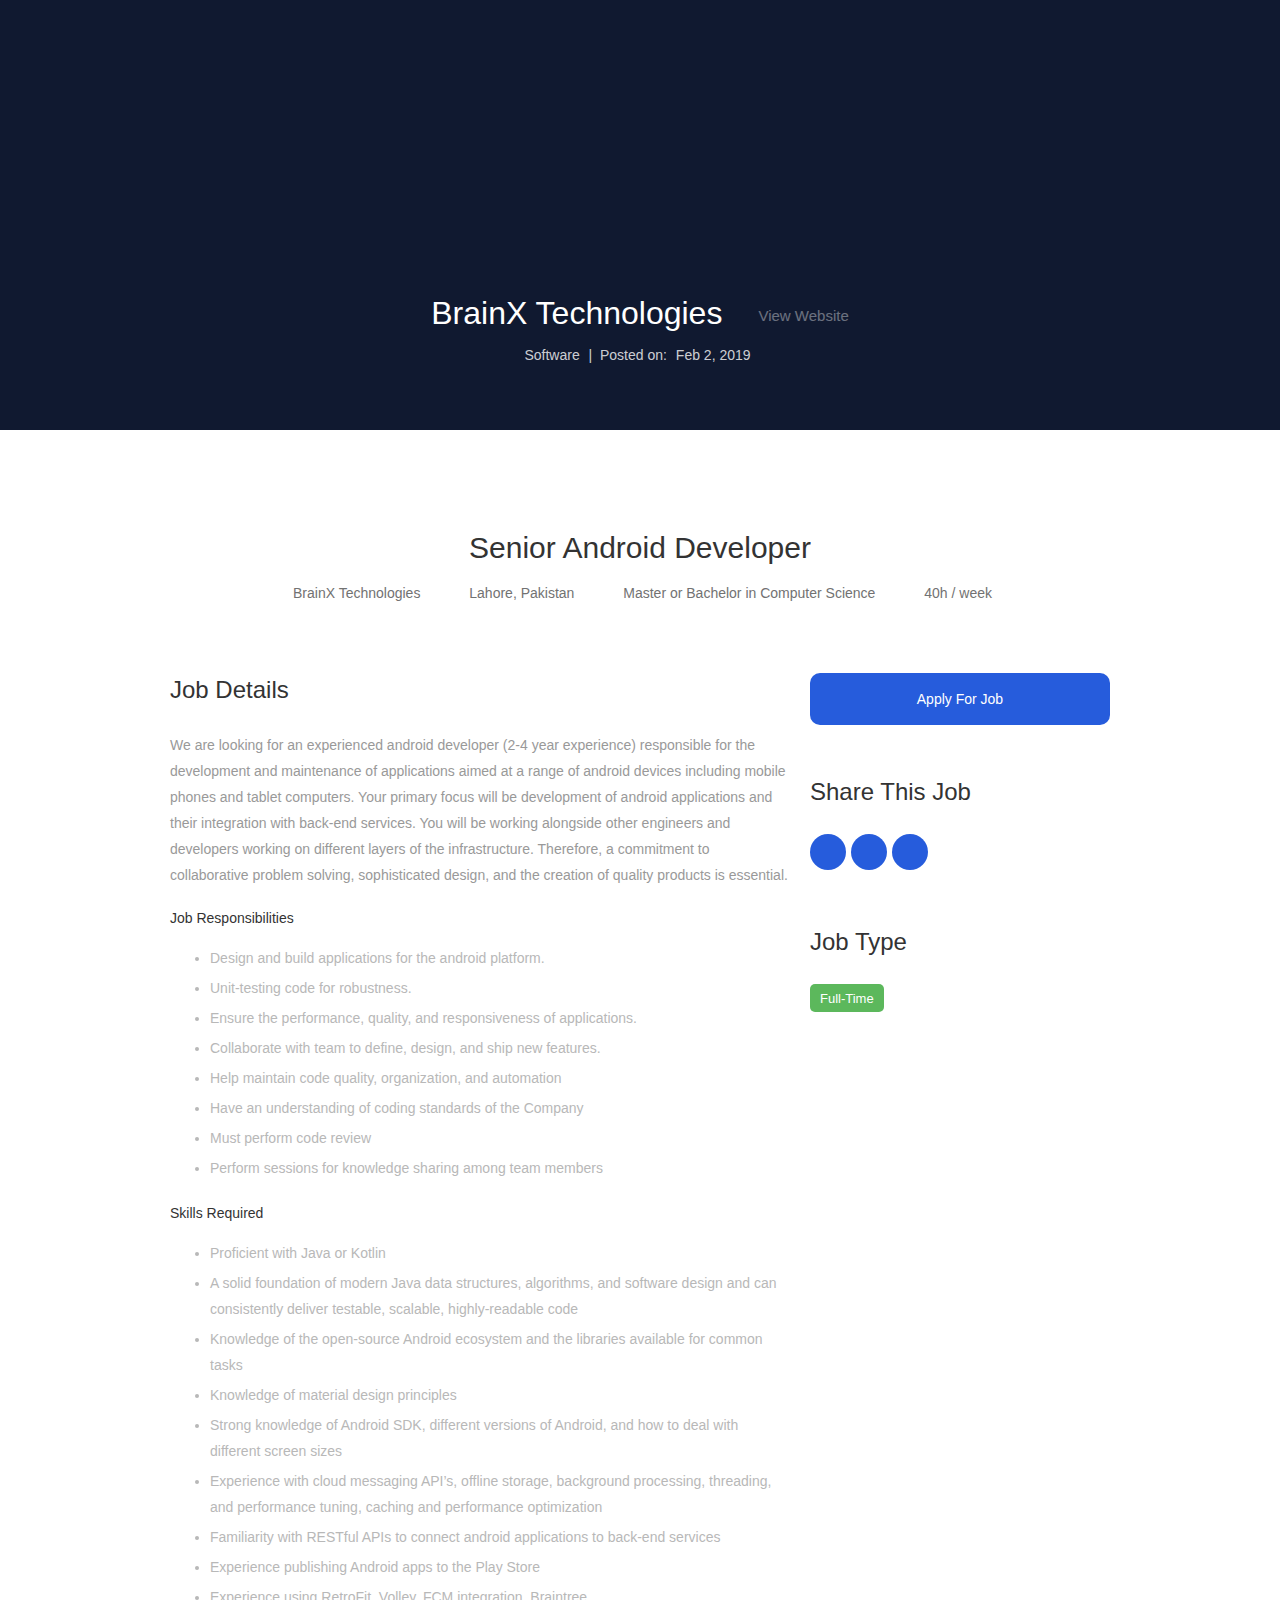
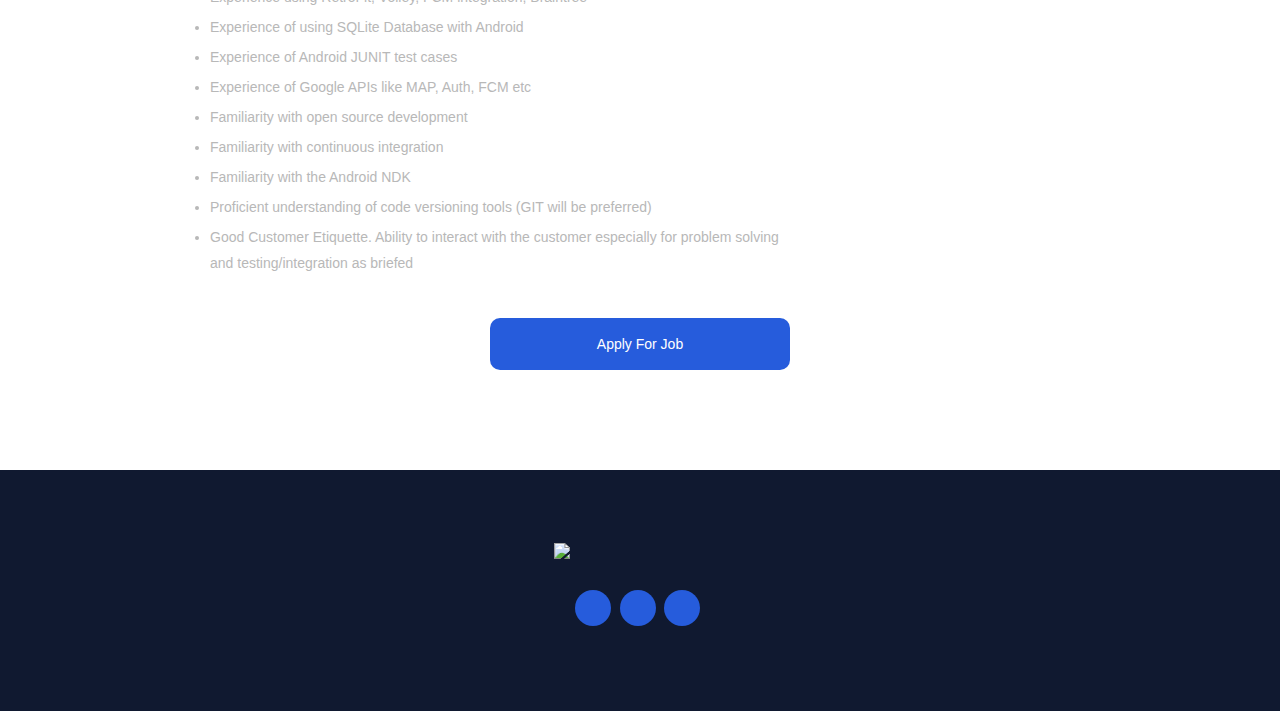
==== index.html @ 75b6ce88 "share css changed" ====
<!DOCTYPE html>
<html class="w-mod-js w-mod-no-touch w-mod-video w-mod-no-ios wf-montserrat-n4-active wf-montserrat-n7-active wf-poppins-n3-active wf-poppins-n4-active wf-poppins-n5-active wf-poppins-n6-active wf-poppins-n7-active wf-playfairdisplay-n4-active wf-playfairdisplay-i4-active wf-playfairdisplay-n7-active wf-playfairdisplay-i7-active wf-playfairdisplay-n9-active wf-playfairdisplay-i9-active wf-active">

<head>
  <meta http-equiv="Content-Type" content="text/html; charset=UTF-8">
  <title>Senior Android Developer | BrainX Technologies</title>
  <meta name="author" content="BrainX Technologies">
  <meta content="We are a Pakistan based software development firm that works with startups, SMBs & enterprises to craft disruptive digital products & strategies that solve business problems & drive measurable results." name="description">
  <meta content="Senior Android Developer | BrainX Technologies" property="og:title">
  <meta content="Senior Android Developer | BrainX Technologies" property="og:description">
  <meta content="@brainxtechs" name="twitter:site">
  <meta content="@brainxtechs" name="twitter:creator">
  <meta content="https://www.brainxtech.com/home-icon/Brainx-logo.svg" name="image_src">

  <meta content="width=device-width, initial-scale=1" name="viewport">
  <link href="./job_detail_files/ab01f6731.css" rel="stylesheet" type="text/css">
  <script src="./job_detail_files/webfont.js"></script>
  <link rel="stylesheet" href="./job_detail_files/style.css">
  <script type="text/javascript">WebFont.load({
      google: {
        families: ["Montserrat:400,700", "Poppins:300,regular,500,600,700", "Playfair Display:regular,italic,700,700italic,900,900italic:latin-ext,latin"]
      }
    });</script>
  <script src="./job_detail_files/modernizr-2.7.1.js" type="text/javascript"></script>
  <link href="https://www.brainxtech.com/img/home-icon/favicon.ico" rel="shortcut icon" type="image/ico">
</head>

<body>
  <!-- <div class="navigation w-nav" data-animation="default" data-collapse="medium" data-contain="1" data-duration="400">
    <a class="brand-logo w-nav-brand" href="http://jobify-template.webflow.io/">
      <img sizes="124px" src="./job_detail_files/57a4a01b94765a191e41434d_logo.png"
        srcset="http://uploads.webflow.com/57a49d19ae4229de1de36e40/57a4a01b94765a191e41434d_logo-p-500x187.png 500w, http://uploads.webflow.com/57a49d19ae4229de1de36e40/57a4a01b94765a191e41434d_logo.png 593w"
        width="124"></a>
    <div class="social-wrapper w-hidden-medium w-hidden-small w-hidden-tiny"><a class="social-icon w-inline-block" href="http://jobify-template.webflow.io/jobs/paradigm#"></a><a
        class="social-icon twitter w-inline-block" href="http://jobify-template.webflow.io/jobs/paradigm#"></a><a class="pin social-icon w-inline-block"
        href="http://jobify-template.webflow.io/jobs/paradigm#"></a></div>
    <div class="w-container">
      <nav class="nav-menu w-nav-menu" role="navigation"><a class="mobile navigation-link w-inline-block" data-ix="show-line-menu-on-hover"
          href="http://jobify-template.webflow.io/">
          <div>Home</div>
          <div class="line-menu on-mobile" data-ix="menu-line-initial-appearance" style="width: 0%;"></div>
        </a><a class="mobile navigation-link w-inline-block" data-ix="show-line-menu-on-hover" href="http://jobify-template.webflow.io/find-a-job">
          <div>Find a Job</div>
          <div class="line-menu on-mobile" data-ix="menu-line-initial-appearance" style="width: 0%;"></div>
        </a><a class="mobile navigation-link w-inline-block" data-ix="show-line-menu-on-hover" href="http://jobify-template.webflow.io/journal">
          <div>Journal</div>
          <div class="line-menu on-mobile" data-ix="menu-line-initial-appearance" style="width: 0%;"></div>
        </a><a class="mobile navigation-link w-inline-block" data-ix="show-line-menu-on-hover" href="http://jobify-template.webflow.io/pricing">
          <div>F.A.Q Page</div>
          <div class="line-menu on-mobile" data-ix="menu-line-initial-appearance" style="width: 0%;"></div>
        </a><a class="mobile navigation-link w-inline-block" data-ix="show-contact-wrapper-on-click" href="http://jobify-template.webflow.io/jobs/paradigm#">
          <div>Contact</div>
          <div class="line-menu on-mobile" data-ix="menu-line-initial-appearance" style="width: 0%;"></div>
        </a></nav>
      <div class="menu-button w-nav-button">
        <div class="w-icon-nav-menu"></div>
      </div>
    </div> -->
    <!-- <div class="w-nav-overlay" data-wf-ignore=""></div>
  </div> -->
  <!-- <div class="scroll-navigation w-hidden-medium w-hidden-small w-hidden-tiny w-nav" data-animation="default"
    data-collapse="medium" data-contain="1" data-duration="400" data-ix="scroll-navigation-hide-on-initial" style="display: block; transform: translateX(0px) translateY(0px); transition: transform 500ms ease 0s;">
    <div class="w-container"><a class="brand-logo scroll w-nav-brand" href="http://jobify-template.webflow.io/jobs/paradigm#"><img
          sizes="100vw" src="./job_detail_files/57a624fce199bb9c469518e1_logo-w.png" srcset="http://uploads.webflow.com/57a49d19ae4229de1de36e40/57a624fce199bb9c469518e1_logo-w-p-500x187.png 500w, http://uploads.webflow.com/57a49d19ae4229de1de36e40/57a624fce199bb9c469518e1_logo-w.png 593w"
          width="101"></a>
      <nav class="nav-menu scroll-menu w-nav-menu" role="navigation"><a class="navigation-link scroll-nav w-inline-block"
          data-ix="show-line-menu-on-hover" href="http://jobify-template.webflow.io/">
          <div>Home</div>
          <div class="line-menu white-line" data-ix="menu-line-initial-appearance" style="width: 0%;"></div>
        </a><a class="navigation-link scroll-nav w-inline-block" data-ix="show-line-menu-on-hover" href="http://jobify-template.webflow.io/find-a-job">
          <div>Find a Job</div>
          <div class="line-menu white-line" data-ix="menu-line-initial-appearance" style="width: 0%;"></div>
        </a><a class="navigation-link scroll-nav w-inline-block" data-ix="show-line-menu-on-hover" href="http://jobify-template.webflow.io/journal">
          <div>Journal</div>
          <div class="line-menu white-line" data-ix="menu-line-initial-appearance" style="width: 0%;"></div>
        </a><a class="navigation-link scroll-nav w-inline-block" data-ix="show-line-menu-on-hover" href="http://jobify-template.webflow.io/pricing">
          <div>F.A.Q Page</div>
          <div class="line-menu white-line" data-ix="menu-line-initial-appearance" style="width: 0%;"></div>
        </a><a class="navigation-link scroll-nav w-inline-block" data-ix="show-contact-wrapper-on-click" href="http://jobify-template.webflow.io/jobs/paradigm#">
          <div>Contact</div>
          <div class="line-menu white-line" data-ix="menu-line-initial-appearance" style="width: 0%;"></div>
        </a></nav>
      <div class="w-nav-button">
        <div class="w-icon-nav-menu"></div>
      </div>
    </div>
    <div class="w-nav-overlay" data-wf-ignore=""></div>
  </div> -->
  <div class="sub-banner" data-ix="show-scroll-navigation-on-scroll">
    <div class="container-center w-container">
      <div class="client-big-logo" style="background-image: url(&#39;./job_detail_files/brainx-logo.png&#39;);"></div>
      <div class="align-center">
        <h1 class="just-title sub-banner-title">BrainX Technologies</h1><a class="website-title" href="https://www.brainxtech.com">View
          Website</a>
        <div>
          <div class="category-text">Software</div>
          <div class="category-text">| &nbsp;Posted on:</div>
          <div class="category-text">Feb 2, 2019</div>
        </div>
      </div>
    </div>
  </div>
  <div class="section">
    <div class="w-container">
      <div class="align-center">
        <h2 class="logo-title">Senior Android Developer</h2>
        <div class="small space"></div>
        <div>
          <div class="meta-tag no-float">
            <div>BrainX Technologies</div>
          </div>
          <div class="marker meta-tag no-float">
            <div>Lahore, Pakistan</div>
          </div>
          <!-- <div class="meta-tag money no-float">
            <div>$40,000 - $200,000 / year</div>
          </div> -->
          <div class="certificate meta-tag no-float">
            <div>Master or Bachelor in Computer Science </div>
          </div>
          <div class="clock meta-tag no-float">
            <div>40h / week</div>
          </div>
        </div>
        <div class="big space super-big"></div>
      </div>
      <div>
        <div class="w-row">
          <div class="w-col w-col-8">
            <div>
              <h2 class="smaller-font">Job Details</h2>
              <div class="small space"></div>
              <div class="w-richtext">
                <p>We are looking for an experienced android developer (2-4 year experience) responsible for the development and 
                  maintenance of applications aimed at a range of android devices including mobile phones and tablet computers. 
                  Your primary focus will be development of android applications and their integration with back-end services. 
                  You will be working alongside other engineers and developers working on different layers of the infrastructure. 
                  Therefore, a commitment to collaborative problem solving, sophisticated design, and the creation of quality products is essential.</p>
                
                <h5>Job Responsibilities</h5>
                <ul>
                  <li>Design and build applications for the android platform.</li>
                  <li>Unit-testing code for robustness.</li>
                  <li>Ensure the performance, quality, and responsiveness of applications.</li>
                  <li>Collaborate with team to define, design, and ship new features.</li>
                  <li>Help maintain code quality, organization, and automation</li>
                  <li>Have an understanding of coding standards of the Company</li>
                  <li>Must perform code review</li>
                  <li>Perform sessions for knowledge sharing among team members</li>
                </ul>

                <h5>Skills Required</h5>
                <ul>
                    <li>Proficient with Java or Kotlin</li>
                    <li>A solid foundation of modern Java data structures, algorithms, and software design and can consistently deliver testable, scalable, highly-readable code</li>
                    <li>Knowledge of the open-source Android ecosystem and the libraries available for common tasks</li>
                    <li>Knowledge of material design principles</li>
                    <li>Strong knowledge of Android SDK, different versions of Android, and how to deal with different screen sizes</li>
                    <li>Experience with cloud messaging API’s, offline storage, background processing, threading, and performance tuning, caching and performance optimization</li>
                    <li>Familiarity with RESTful APIs to connect android applications to back-end services</li>
                    <li>Experience publishing Android apps to the Play Store</li>
                    <li>Experience using RetroFit, Volley, FCM integration, Braintree</li>
                    <li>Experience of using SQLite Database with Android</li>
                    <li>Experience of Android JUNIT test cases</li>
                    <li>Experience of Google APIs like MAP, Auth, FCM etc</li>
                    <li>Familiarity with open source development</li>
                    <li>Familiarity with continuous integration</li>
                    <li>Familiarity with the Android NDK</li>
                    <li>Proficient understanding of code versioning tools (GIT will be preferred)</li>
                    <li>Good Customer Etiquette. Ability to interact with the customer especially for problem solving and testing/integration as briefed</li>
                </ul>
              </div>
            </div>
          </div>
          <div class="column-space w-col w-col-4">
            <div><a class="button full w-button" data-ix="show-popup-on-click" href="https://brainxtechnologies.typeform.com/to/dcz486"
                style="transition: all 0.4s ease 0s;">Apply For Job</a></div>
            <div class="big space"></div>
            <div>
              <h2 class="smaller-font">Share This Job</h2>
              <div class="small space"></div>
              <div>
                <div><a class="icons-so w-inline-block" href="https://www.facebook.com/sharer.php?u=https://careers.brainxtech.com"></a><a
                    class="twitter icons-so w-inline-block" href="https://twitter.com/intent/tweet?url=https://careers.brainxtech.com"></a><a
                    class="linkin icons-so w-inline-block" href="https://www.linkedin.com/shareArticle?mini=true&url=https://careers.brainxtech.com"></a></div>
              </div>
            </div>
            <div class="big space"></div>
            <div>
              <h2 class="smaller-font">Job Type</h2>
              <div class="small space"></div>
              <div>
                <div>
                  <div>
                    <div class="different in-pages job-time" style="background-color: #5cb85c;">Full-Time</div>
                  </div>
                </div>
              </div>
            </div>
      
          </div>
        </div>
      </div>
      <div class="space"></div>
      <div class="align-center">
        <!-- <a class="button w-button" href="http://jobify-template.webflow.io/find-a-job">Browse All Jobs</a> -->
        <a class="button full w-button" data-ix="show-popup-on-click" href="https://brainxtechnologies.typeform.com/to/dcz486"
                style="transition: all 0.4s ease 0s; width: 300px">Apply For Job</a>
        </div>
    </div>
  </div>
  <div class="footer">
    <div class="w-container">
      <div class="align-center"><a class="w-inline-block" href="http://jobify-template.webflow.io/jobs/paradigm#">
        <img sizes="173px" src="https://www.brainxtech.com/img/home-icon/Brainx-logo.svg" width="173"></a>
        <div class="space"></div>
        <div>
          <a class="icons-so w-inline-block" href="https://www.facebook.com/brainxtech/"></a>
          <a class="icons-so twitter w-inline-block" href="https://twitter.com/BrainXTechs"></a>      
          <a class="linkin icons-so w-inline-block" href="https://www.linkedin.com/company/13258108/"></a></div>

        <div class="space"></div>
      </div>
    </div>
  </div>

  <script src="./job_detail_files/jquery.min.js" type="text/javascript"></script>
  <script src="./job_detail_files/512910fc8.js" type="text/javascript"></script>
  <!--[if lte IE 9]><script src="//cdnjs.cloudflare.com/ajax/libs/placeholders/3.0.2/placeholders.min.js"></script><![endif]-->


</body>

</html>
---- job_detail_files/ab01f6731.css ----
/* Generated on: Mon Oct 17 2016 14:19:58 GMT+0000 (UTC) */
/* ==========================================================================
   normalize.css v3.0.3 | MIT License | github.com/necolas/normalize.css 
   ========================================================================== */
/*! normalize.css v3.0.3 | MIT License | github.com/necolas/normalize.css */html{font-family:sans-serif;-ms-text-size-adjust:100%;-webkit-text-size-adjust:100%}body{margin:0}article,aside,details,figcaption,figure,footer,header,hgroup,main,menu,nav,section,summary{display:block}audio,canvas,progress,video{display:inline-block;vertical-align:baseline}audio:not([controls]){display:none;height:0}[hidden],template{display:none}a{background-color:transparent}a:active,a:hover{outline:0}abbr[title]{border-bottom:1px dotted}b,strong{font-weight:bold}dfn{font-style:italic}h1{font-size:2em;margin:.67em 0}mark{background:#ff0;color:#000}small{font-size:80%}sub,sup{font-size:75%;line-height:0;position:relative;vertical-align:baseline}sup{top:-0.5em}sub{bottom:-0.25em}img{border:0}svg:not(:root){overflow:hidden}figure{margin:1em 40px}hr{box-sizing:content-box;height:0}pre{overflow:auto}code,kbd,pre,samp{font-family:monospace,monospace;font-size:1em}button,input,optgroup,select,textarea{color:inherit;font:inherit;margin:0}button{overflow:visible}button,select{text-transform:none}button,html input[type="button"],input[type="reset"]{-webkit-appearance:button;cursor:pointer}button[disabled],html input[disabled]{cursor:default}button::-moz-focus-inner,input::-moz-focus-inner{border:0;padding:0}input{line-height:normal}input[type="checkbox"],input[type="radio"]{box-sizing:border-box;padding:0}input[type="number"]::-webkit-inner-spin-button,input[type="number"]::-webkit-outer-spin-button{height:auto}input[type="search"]{-webkit-appearance:textfield;box-sizing:content-box}input[type="search"]::-webkit-search-cancel-button,input[type="search"]::-webkit-search-decoration{-webkit-appearance:none}fieldset{border:1px solid #c0c0c0;margin:0 2px;padding:.35em .625em .75em}legend{border:0;padding:0}textarea{overflow:auto}optgroup{font-weight:bold}table{border-collapse:collapse;border-spacing:0}td,th{padding:0}

/* ==========================================================================
   Start of base Webflow CSS - If you're looking for some ultra-clean CSS, skip the boilerplate and see the unminified code below.
   ========================================================================== */
@font-face{font-family:'webflow-icons';src:url([data-uri]) format('truetype'),url([data-uri]) format('woff');font-weight:normal;font-style:normal}[class^="w-icon-"],[class*=" w-icon-"]{font-family:'webflow-icons';speak:none;font-style:normal;font-weight:normal;font-variant:normal;text-transform:none;line-height:1;-webkit-font-smoothing:antialiased;-moz-osx-font-smoothing:grayscale}.w-icon-slider-right:before{content:"\e600"}.w-icon-slider-left:before{content:"\e601"}.w-icon-nav-menu:before{content:"\e602"}.w-icon-arrow-down:before,.w-icon-dropdown-toggle:before{content:"\e603"}*{-webkit-box-sizing:border-box;-moz-box-sizing:border-box;box-sizing:border-box}html{height:100%}body{margin:0;min-height:100%;background-color:#fff;font-family:Arial,sans-serif;font-size:14px;line-height:20px;color:#333}img{max-width:100%;vertical-align:middle;display:inline-block}html.w-mod-touch *{background-attachment:scroll !important}.w-block{display:block}.w-inline-block{max-width:100%;display:inline-block}.w-clearfix:before,.w-clearfix:after{content:" ";display:table}.w-clearfix:after{clear:both}.w-preserve-3d{transform-style:preserve-3d}.w-hidden{display:none}.w-button{display:inline-block;padding:9px 15px;background-color:#3898EC;color:white;border:0;line-height:inherit;text-decoration:none;cursor:pointer;border-radius:0}input.w-button{-webkit-appearance:button}html[data-w-dynpage] [data-w-cloak]{color:transparent !important}h1,h2,h3,h4,h5,h6{font-weight:bold;margin-bottom:10px}h1{font-size:38px;line-height:44px;margin-top:20px}h2{font-size:32px;line-height:36px;margin-top:20px}h3{font-size:24px;line-height:30px;margin-top:20px}h4{font-size:18px;line-height:24px;margin-top:10px}h5{font-size:14px;line-height:20px;margin-top:10px}h6{font-size:12px;line-height:18px;margin-top:10px}p{margin-top:0;margin-bottom:10px}a:focus{outline:0}blockquote{margin:0 0 10px 0;padding:10px 20px;border-left:5px solid #E2E2E2;font-size:18px;line-height:22px}figure{margin:0;margin-bottom:10px}figcaption{margin-top:5px;text-align:center}ul,ol{margin-top:0;margin-bottom:10px;padding-left:40px}.w-list-unstyled{padding-left:0;list-style:none}.w-embed:before,.w-embed:after{content:" ";display:table}.w-embed:after{clear:both}.w-video{width:100%;position:relative;padding:0}.w-video iframe,.w-video object,.w-video embed{position:absolute;top:0;left:0;width:100%;height:100%}fieldset{padding:0;margin:0;border:0}button,html input[type="button"],input[type="reset"]{border:0;cursor:pointer;-webkit-appearance:button}.w-form{margin:0 0 15px}.w-form-done{display:none;padding:20px;text-align:center;background-color:#dddddd}.w-form-fail{display:none;margin-top:10px;padding:10px;background-color:#ffdede}label{display:block;margin-bottom:5px;font-weight:bold}.w-input,.w-select{display:block;width:100%;height:38px;padding:8px 12px;margin-bottom:10px;font-size:14px;line-height:1.42857143;color:#333333;vertical-align:middle;background-color:#ffffff;border:1px solid #cccccc}.w-input:-moz-placeholder,.w-select:-moz-placeholder{color:#999}.w-input::-moz-placeholder,.w-select::-moz-placeholder{color:#999;opacity:1}.w-input:-ms-input-placeholder,.w-select:-ms-input-placeholder{color:#999}.w-input::-webkit-input-placeholder,.w-select::-webkit-input-placeholder{color:#999}.w-input:focus,.w-select:focus{border-color:#3898EC;outline:0}.w-input[disabled],.w-select[disabled],.w-input[readonly],.w-select[readonly],fieldset[disabled] .w-input,fieldset[disabled] .w-select{cursor:not-allowed;background-color:#eeeeee}textarea.w-input,textarea.w-select{height:auto}.w-select{background-image:-webkit-linear-gradient(white 0, #f3f3f3 100%);background-image:linear-gradient(white 0, #f3f3f3 100%)}.w-select[multiple]{height:auto}.w-form-label{display:inline-block;cursor:pointer;font-weight:normal;margin-bottom:0}.w-checkbox,.w-radio{display:block;margin-bottom:5px;padding-left:20px}.w-checkbox:before,.w-radio:before,.w-checkbox:after,.w-radio:after{content:" ";display:table}.w-checkbox:after,.w-radio:after{clear:both}.w-checkbox-input,.w-radio-input{margin:4px 0 0;margin-top:1px \9;line-height:normal;float:left;margin-left:-20px}.w-radio-input{margin-top:3px}.w-container{margin-left:auto;margin-right:auto;max-width:940px}.w-container:before,.w-container:after{content:" ";display:table}.w-container:after{clear:both}.w-container .w-row{margin-left:-10px;margin-right:-10px}.w-row:before,.w-row:after{content:" ";display:table}.w-row:after{clear:both}.w-row .w-row{margin-left:0;margin-right:0}.w-col{position:relative;float:left;width:100%;min-height:1px;padding-left:10px;padding-right:10px}.w-col .w-col{padding-left:0;padding-right:0}.w-col-1{width:8.33333333%}.w-col-2{width:16.66666667%}.w-col-3{width:25%}.w-col-4{width:33.33333333%}.w-col-5{width:41.66666667%}.w-col-6{width:50%}.w-col-7{width:58.33333333%}.w-col-8{width:66.66666667%}.w-col-9{width:75%}.w-col-10{width:83.33333333%}.w-col-11{width:91.66666667%}.w-col-12{width:100%}.w-hidden-main{display:none !important}@media screen and (max-width:991px){.w-container{max-width:728px}.w-hidden-main{display:inherit !important}.w-hidden-medium{display:none !important}.w-col-medium-1{width:8.33333333%}.w-col-medium-2{width:16.66666667%}.w-col-medium-3{width:25%}.w-col-medium-4{width:33.33333333%}.w-col-medium-5{width:41.66666667%}.w-col-medium-6{width:50%}.w-col-medium-7{width:58.33333333%}.w-col-medium-8{width:66.66666667%}.w-col-medium-9{width:75%}.w-col-medium-10{width:83.33333333%}.w-col-medium-11{width:91.66666667%}.w-col-medium-12{width:100%}.w-col-stack{width:100%;left:auto;right:auto}}@media screen and (max-width:767px){.w-hidden-main{display:inherit !important}.w-hidden-medium{display:inherit !important}.w-hidden-small{display:none !important}.w-row,.w-container .w-row{margin-left:0;margin-right:0}.w-col{width:100%;left:auto;right:auto}.w-col-small-1{width:8.33333333%}.w-col-small-2{width:16.66666667%}.w-col-small-3{width:25%}.w-col-small-4{width:33.33333333%}.w-col-small-5{width:41.66666667%}.w-col-small-6{width:50%}.w-col-small-7{width:58.33333333%}.w-col-small-8{width:66.66666667%}.w-col-small-9{width:75%}.w-col-small-10{width:83.33333333%}.w-col-small-11{width:91.66666667%}.w-col-small-12{width:100%}}@media screen and (max-width:479px){.w-container{max-width:none}.w-hidden-main{display:inherit !important}.w-hidden-medium{display:inherit !important}.w-hidden-small{display:inherit !important}.w-hidden-tiny{display:none !important}.w-col{width:100%}.w-col-tiny-1{width:8.33333333%}.w-col-tiny-2{width:16.66666667%}.w-col-tiny-3{width:25%}.w-col-tiny-4{width:33.33333333%}.w-col-tiny-5{width:41.66666667%}.w-col-tiny-6{width:50%}.w-col-tiny-7{width:58.33333333%}.w-col-tiny-8{width:66.66666667%}.w-col-tiny-9{width:75%}.w-col-tiny-10{width:83.33333333%}.w-col-tiny-11{width:91.66666667%}.w-col-tiny-12{width:100%}}.w-widget{position:relative}.w-widget-map{width:100%;height:400px}.w-widget-map label{width:auto;display:inline}.w-widget-map img{max-width:inherit}.w-widget-map .gm-style-iw{width:90% !important;height:auto !important;top:7px !important;left:6% !important;display:inline;text-align:center;overflow:hidden}.w-widget-map .gm-style-iw+div{display:none}.w-widget-twitter{overflow:hidden}.w-widget-twitter-count-shim{display:inline-block;vertical-align:top;position:relative;width:28px;height:20px;text-align:center;background:white;border:#758696 solid 1px;border-radius:3px}.w-widget-twitter-count-shim *{pointer-events:none;-webkit-user-select:none;-moz-user-select:none;-ms-user-select:none;user-select:none}.w-widget-twitter-count-shim .w-widget-twitter-count-inner{position:relative;font-size:15px;line-height:12px;text-align:center;color:#999;font-family:serif}.w-widget-twitter-count-shim .w-widget-twitter-count-clear{position:relative;display:block}.w-widget-twitter-count-shim.w--large{width:36px;height:28px;margin-left:7px}.w-widget-twitter-count-shim.w--large .w-widget-twitter-count-inner{font-size:18px;line-height:18px}.w-widget-twitter-count-shim:not(.w--vertical){margin-left:5px;margin-right:8px}.w-widget-twitter-count-shim:not(.w--vertical).w--large{margin-left:6px}.w-widget-twitter-count-shim:not(.w--vertical):before,.w-widget-twitter-count-shim:not(.w--vertical):after{top:50%;left:0;border:solid transparent;content:" ";height:0;width:0;position:absolute;pointer-events:none}.w-widget-twitter-count-shim:not(.w--vertical):before{border-color:rgba(117,134,150,0);border-right-color:#5d6c7b;border-width:4px;margin-left:-9px;margin-top:-4px}.w-widget-twitter-count-shim:not(.w--vertical).w--large:before{border-width:5px;margin-left:-10px;margin-top:-5px}.w-widget-twitter-count-shim:not(.w--vertical):after{border-color:rgba(255,255,255,0);border-right-color:white;border-width:4px;margin-left:-8px;margin-top:-4px}.w-widget-twitter-count-shim:not(.w--vertical).w--large:after{border-width:5px;margin-left:-9px;margin-top:-5px}.w-widget-twitter-count-shim.w--vertical{width:61px;height:33px;margin-bottom:8px}.w-widget-twitter-count-shim.w--vertical:before,.w-widget-twitter-count-shim.w--vertical:after{top:100%;left:50%;border:solid transparent;content:" ";height:0;width:0;position:absolute;pointer-events:none}.w-widget-twitter-count-shim.w--vertical:before{border-color:rgba(117,134,150,0);border-top-color:#5d6c7b;border-width:5px;margin-left:-5px}.w-widget-twitter-count-shim.w--vertical:after{border-color:rgba(255,255,255,0);border-top-color:white;border-width:4px;margin-left:-4px}.w-widget-twitter-count-shim.w--vertical .w-widget-twitter-count-inner{font-size:18px;line-height:22px}.w-widget-twitter-count-shim.w--vertical.w--large{width:76px}.w-widget-gplus{overflow:hidden}.w-background-video{position:relative;overflow:hidden;height:500px;color:white}.w-background-video>video{background-size:cover;background-position:50% 50%;position:absolute;right:-100%;bottom:-100%;top:-100%;left:-100%;margin:auto;min-width:100%;min-height:100%;z-index:-100}.w-slider{position:relative;height:300px;text-align:center;background:#dddddd;clear:both;-webkit-tap-highlight-color:rgba(0,0,0,0);tap-highlight-color:rgba(0,0,0,0)}.w-slider-mask{position:relative;display:block;overflow:hidden;z-index:1;left:0;right:0;height:100%;white-space:nowrap}.w-slide{position:relative;display:inline-block;vertical-align:top;width:100%;height:100%;white-space:normal;text-align:left}.w-slider-nav{position:absolute;z-index:2;top:auto;right:0;bottom:0;left:0;margin:auto;padding-top:10px;height:40px;text-align:center;-webkit-tap-highlight-color:rgba(0,0,0,0);tap-highlight-color:rgba(0,0,0,0)}.w-slider-nav.w-round>div{border-radius:100%}.w-slider-nav.w-num>div{width:auto;height:auto;padding:.2em .5em;font-size:inherit;line-height:inherit}.w-slider-nav.w-shadow>div{box-shadow:0 0 3px rgba(51,51,51,0.4)}.w-slider-nav-invert{color:#fff}.w-slider-nav-invert>div{background-color:rgba(34,34,34,0.4)}.w-slider-nav-invert>div.w-active{background-color:#222}.w-slider-dot{position:relative;display:inline-block;width:1em;height:1em;background-color:rgba(255,255,255,0.4);cursor:pointer;margin:0 3px .5em;transition:background-color 100ms,color 100ms}.w-slider-dot.w-active{background-color:#fff}.w-slider-arrow-left,.w-slider-arrow-right{position:absolute;width:80px;top:0;right:0;bottom:0;left:0;margin:auto;cursor:pointer;overflow:hidden;color:white;font-size:40px;-webkit-tap-highlight-color:rgba(0,0,0,0);tap-highlight-color:rgba(0,0,0,0);-webkit-user-select:none;-moz-user-select:none;-ms-user-select:none;user-select:none}.w-slider-arrow-left [class^="w-icon-"],.w-slider-arrow-right [class^="w-icon-"],.w-slider-arrow-left [class*=" w-icon-"],.w-slider-arrow-right [class*=" w-icon-"]{position:absolute}.w-slider-arrow-left{z-index:3;right:auto}.w-slider-arrow-right{z-index:4;left:auto}.w-icon-slider-left,.w-icon-slider-right{top:0;right:0;bottom:0;left:0;margin:auto;width:1em;height:1em}.w-dropdown{display:inline-block;position:relative;text-align:left;margin-left:auto;margin-right:auto;z-index:900}.w-dropdown-btn,.w-dropdown-toggle,.w-dropdown-link{position:relative;vertical-align:top;text-decoration:none;color:#222222;padding:20px;text-align:left;margin-left:auto;margin-right:auto;white-space:nowrap}.w-dropdown-toggle{-webkit-user-select:none;-moz-user-select:none;-ms-user-select:none;user-select:none;display:inline-block;cursor:pointer;padding-right:40px}.w-dropdown-toggle:focus{outline:0}.w-icon-dropdown-toggle{position:absolute;top:0;right:0;bottom:0;margin:auto;margin-right:20px;width:1em;height:1em}.w-dropdown-list{position:absolute;background:#dddddd;display:none;min-width:100%}.w-dropdown-list.w--open{display:block}.w-dropdown-link{padding:10px 20px;display:block;color:#222222}.w-dropdown-link.w--current{color:#0082f3}.w-nav[data-collapse="all"] .w-dropdown,.w-nav[data-collapse="all"] .w-dropdown-toggle{display:block}.w-nav[data-collapse="all"] .w-dropdown-list{position:static}@media screen and (max-width:991px){.w-nav[data-collapse="medium"] .w-dropdown,.w-nav[data-collapse="medium"] .w-dropdown-toggle{display:block}.w-nav[data-collapse="medium"] .w-dropdown-list{position:static}}@media screen and (max-width:767px){.w-nav[data-collapse="small"] .w-dropdown,.w-nav[data-collapse="small"] .w-dropdown-toggle{display:block}.w-nav[data-collapse="small"] .w-dropdown-list{position:static}.w-nav-brand{padding-left:10px}}@media screen and (max-width:479px){.w-nav[data-collapse="tiny"] .w-dropdown,.w-nav[data-collapse="tiny"] .w-dropdown-toggle{display:block}.w-nav[data-collapse="tiny"] .w-dropdown-list{position:static}}.w-lightbox-backdrop{color:#000;cursor:auto;font-family:serif;font-size:medium;font-style:normal;font-variant:normal;font-weight:normal;letter-spacing:normal;line-height:normal;list-style:disc;text-align:start;text-indent:0;text-shadow:none;text-transform:none;visibility:visible;white-space:normal;word-break:normal;word-spacing:normal;word-wrap:normal;position:fixed;top:0;right:0;bottom:0;left:0;color:#fff;font-family:"Helvetica Neue",Helvetica,Ubuntu,"Segoe UI",Verdana,sans-serif;font-size:17px;line-height:1.2;font-weight:300;text-align:center;background:rgba(0,0,0,0.9);z-index:2000;outline:0;opacity:0;-webkit-user-select:none;-moz-user-select:none;-ms-user-select:none;-webkit-tap-highlight-color:transparent;-webkit-transform:translate(0, 0)}.w-lightbox-backdrop,.w-lightbox-container{height:100%;overflow:auto;-webkit-overflow-scrolling:touch}.w-lightbox-content{position:relative;height:100vh;overflow:hidden}.w-lightbox-view{position:absolute;width:100vw;height:100vh;opacity:0}.w-lightbox-view:before{content:"";height:100vh}.w-lightbox-group,.w-lightbox-group .w-lightbox-view,.w-lightbox-group .w-lightbox-view:before{height:86vh}.w-lightbox-frame,.w-lightbox-view:before{display:inline-block;vertical-align:middle}.w-lightbox-figure{position:relative;margin:0}.w-lightbox-group .w-lightbox-figure{cursor:pointer}.w-lightbox-img{width:auto;height:auto;max-width:none}.w-lightbox-image{display:block;float:none;max-width:100vw;max-height:100vh}.w-lightbox-group .w-lightbox-image{max-height:86vh}.w-lightbox-caption{position:absolute;right:0;bottom:0;left:0;padding:.5em 1em;background:rgba(0,0,0,0.4);text-align:left;text-overflow:ellipsis;white-space:nowrap;overflow:hidden}.w-lightbox-embed{position:absolute;top:0;right:0;bottom:0;left:0;width:100%;height:100%}.w-lightbox-control{position:absolute;top:0;width:4em;background-size:24px;background-repeat:no-repeat;background-position:center;cursor:pointer;-webkit-transition:all .3s;transition:all .3s}.w-lightbox-left{display:none;bottom:0;left:0;background-image:url("[data-uri]")}.w-lightbox-right{display:none;right:0;bottom:0;background-image:url("[data-uri]")}.w-lightbox-close{right:0;height:2.6em;background-image:url("[data-uri]");background-size:18px}.w-lightbox-strip{padding:0 1vh;line-height:0;white-space:nowrap;overflow-x:auto;overflow-y:hidden}.w-lightbox-item{display:inline-block;width:10vh;padding:2vh 1vh;box-sizing:content-box;cursor:pointer;-webkit-transform:translate3d(0, 0, 0)}.w-lightbox-active{opacity:.3}.w-lightbox-thumbnail{position:relative;height:10vh;background:#222;overflow:hidden}.w-lightbox-thumbnail-image{position:absolute;top:0;left:0}.w-lightbox-thumbnail .w-lightbox-tall{top:50%;width:100%;-webkit-transform:translate(0, -50%);-ms-transform:translate(0, -50%);transform:translate(0, -50%)}.w-lightbox-thumbnail .w-lightbox-wide{left:50%;height:100%;-webkit-transform:translate(-50%, 0);-ms-transform:translate(-50%, 0);transform:translate(-50%, 0)}.w-lightbox-spinner{position:absolute;top:50%;left:50%;box-sizing:border-box;width:40px;height:40px;margin-top:-20px;margin-left:-20px;border:5px solid rgba(0,0,0,0.4);border-radius:50%;-webkit-animation:spin .8s infinite linear;animation:spin .8s infinite linear}.w-lightbox-spinner:after{content:"";position:absolute;top:-4px;right:-4px;bottom:-4px;left:-4px;border:3px solid transparent;border-bottom-color:#fff;border-radius:50%}.w-lightbox-hide{display:none}.w-lightbox-noscroll{overflow:hidden}@media (min-width:768px){.w-lightbox-content{height:96vh;margin-top:2vh}.w-lightbox-view,.w-lightbox-view:before{height:96vh}.w-lightbox-group,.w-lightbox-group .w-lightbox-view,.w-lightbox-group .w-lightbox-view:before{height:84vh}.w-lightbox-image{max-width:96vw;max-height:96vh}.w-lightbox-group .w-lightbox-image{max-width:82.3vw;max-height:84vh}.w-lightbox-left,.w-lightbox-right{display:block;opacity:.5}.w-lightbox-close{opacity:.8}.w-lightbox-control:hover{opacity:1}}.w-lightbox-inactive,.w-lightbox-inactive:hover{opacity:0}.w-richtext:before,.w-richtext:after{content:" ";display:table}.w-richtext:after{clear:both}.w-richtext ol,.w-richtext ul{overflow:hidden}.w-richtext .w-richtext-figure-selected[data-rt-type="video"] div:before{outline:2px solid #2895f7}.w-richtext .w-richtext-figure-selected[data-rt-type="image"] div{outline:2px solid #2895f7}.w-richtext figure[data-rt-type="video"]>div:before{content:'';position:absolute;display:none;left:0;top:0;right:0;bottom:0;z-index:1}.w-richtext figure{position:relative;max-width:60%}.w-richtext figure>div:before,.w-richtext figure img{cursor:default !important}.w-richtext figure img{width:100%}.w-richtext figure figcaption.w-richtext-figcaption-placeholder{opacity:.6}.w-richtext figure div{font-size:0;color:transparent}.w-richtext figure[data-rt-type="image"]{display:table}.w-richtext figure[data-rt-type="image"]>div{display:inline-block}.w-richtext figure[data-rt-type="image"]>figcaption{display:table-caption;caption-side:bottom}.w-richtext figure[data-rt-type="video"]{width:60%;height:0}.w-richtext figure[data-rt-type="video"] iframe{position:absolute;top:0;left:0;width:100%;height:100%}.w-richtext figure[data-rt-type="video"]>div{width:100%}.w-richtext figure.w-richtext-align-center{margin-right:auto;margin-left:auto;clear:both}.w-richtext figure.w-richtext-align-center[data-rt-type="image"]>div{max-width:100%}.w-richtext figure.w-richtext-align-normal{clear:both}.w-richtext figure.w-richtext-align-fullwidth{width:100%;text-align:center;clear:both;display:block;margin-right:auto;margin-left:auto}.w-richtext figure.w-richtext-align-fullwidth>div{display:inline-block;padding-bottom:inherit}.w-richtext figure.w-richtext-align-fullwidth>figcaption{display:block}.w-richtext figure.w-richtext-align-floatleft{float:left;margin-right:15px;clear:none}.w-richtext figure.w-richtext-align-floatright{float:right;margin-left:15px;clear:none}.w-nav{position:relative;background:#dddddd;z-index:1000}.w-nav:before,.w-nav:after{content:" ";display:table}.w-nav:after{clear:both}.w-nav-brand{position:relative;float:left;text-decoration:none;color:#333333}.w-nav-link{position:relative;display:inline-block;vertical-align:top;text-decoration:none;color:#222222;padding:20px;text-align:left;margin-left:auto;margin-right:auto}.w-nav-link.w--current{color:#0082f3}.w-nav-menu{position:relative;float:right}.w--nav-menu-open{display:block !important;position:absolute;top:100%;left:0;right:0;background:#C8C8C8;text-align:center;overflow:visible;min-width:200px}.w--nav-link-open{display:block;position:relative}.w-nav-overlay{position:absolute;overflow:hidden;display:none;top:100%;left:0;right:0;width:100%}.w-nav-overlay .w--nav-menu-open{top:0}.w-nav[data-animation="over-left"] .w-nav-overlay{width:auto}.w-nav[data-animation="over-left"] .w-nav-overlay,.w-nav[data-animation="over-left"] .w--nav-menu-open{right:auto;z-index:1;top:0}.w-nav[data-animation="over-right"] .w-nav-overlay{width:auto}.w-nav[data-animation="over-right"] .w-nav-overlay,.w-nav[data-animation="over-right"] .w--nav-menu-open{left:auto;z-index:1;top:0}.w-nav-button{position:relative;float:right;padding:18px;font-size:24px;display:none;cursor:pointer;-webkit-tap-highlight-color:rgba(0,0,0,0);tap-highlight-color:rgba(0,0,0,0);-webkit-user-select:none;-moz-user-select:none;-ms-user-select:none;user-select:none}.w-nav-button.w--open{background-color:#C8C8C8;color:white}.w-nav[data-collapse="all"] .w-nav-menu{display:none}.w-nav[data-collapse="all"] .w-nav-button{display:block}@media screen and (max-width:991px){.w-nav[data-collapse="medium"] .w-nav-menu{display:none}.w-nav[data-collapse="medium"] .w-nav-button{display:block}}@media screen and (max-width:767px){.w-nav[data-collapse="small"] .w-nav-menu{display:none}.w-nav[data-collapse="small"] .w-nav-button{display:block}.w-nav-brand{padding-left:10px}}@media screen and (max-width:479px){.w-nav[data-collapse="tiny"] .w-nav-menu{display:none}.w-nav[data-collapse="tiny"] .w-nav-button{display:block}}.w-tabs{position:relative}.w-tabs:before,.w-tabs:after{content:" ";display:table}.w-tabs:after{clear:both}.w-tab-menu{position:relative}.w-tab-link{position:relative;display:inline-block;vertical-align:top;text-decoration:none;padding:9px 30px;text-align:left;cursor:pointer;color:#222222;background-color:#dddddd}.w-tab-link.w--current{background-color:#C8C8C8}.w-tab-content{position:relative;display:block;overflow:hidden}.w-tab-pane{position:relative;display:none}.w--tab-active{display:block}@media screen and (max-width:479px){.w-tab-link{display:block}}.w-ix-emptyfix:after{content:""}@keyframes spin{0%{transform:rotate(0deg)}100%{transform:rotate(360deg)}}.w-dyn-empty{padding:10px;background-color:#dddddd}.w-condition-invisible{display:none !important}

/* ==========================================================================
   Start of custom Webflow CSS
   ========================================================================== */
body {
  font-family: Montserrat, sans-serif;
  color: #333;
  font-size: 14px;
  line-height: 20px;
}

h1 {
  margin-top: 0px;
  margin-bottom: 10px;
  font-size: 38px;
  line-height: 44px;
  font-weight: 700;
}

h2 {
  margin-top: 0px;
  margin-bottom: 10px;
  font-size: 28px;
  line-height: 36px;
  font-weight: 400;
}

h3 {
  margin-top: 10px;
  margin-bottom: 10px;
  font-size: 22px;
  line-height: 30px;
  font-weight: 400;
}

h4 {
  margin-top: 10px;
  margin-bottom: 10px;
  color: #919191;
  font-size: 18px;
  line-height: 24px;
  font-weight: 400;
}

h5 {
  margin-top: 20px;
  margin-bottom: 15px;
  font-size: 14px;
  line-height: 20px;
  font-weight: 400;
}

p {
  margin-bottom: 0px;
  font-family: Poppins, sans-serif;
  color: #999;
  font-size: 14px;
  line-height: 26px;
  font-weight: 300;
}

ul {
  margin-top: 0px;
  margin-bottom: 10px;
  padding-left: 40px;
  font-family: Poppins, sans-serif;
  color: #b8b8b8;
  line-height: 26px;
  font-weight: 300;
}

li {
  padding-top: 2px;
  padding-bottom: 2px;
}

blockquote {
  margin-top: 30px;
  margin-bottom: 30px;
  padding: 10px 20px;
  border-left: 5px solid #265cdc;
  font-family: 'Playfair Display', sans-serif;
  font-size: 28px;
  line-height: 40px;
}

.navigation {
  position: relative;
  padding-right: 20px;
  padding-left: 20px;
  border-bottom: 1px solid hsla(0, 0%, 100%, .08);
  background-color: #fff;
}

.banner {
  height: 700px;
  background-color: #265cdc;
  background-image: -webkit-linear-gradient(270deg, rgba(38, 92, 220, .9), rgba(38, 92, 220, .9)), url("http://uploads.webflow.com/57a49d19ae4229de1de36e40/57a4a36eae4229de1de37d42_background-2.jpg");
  background-image: linear-gradient(180deg, rgba(38, 92, 220, .9), rgba(38, 92, 220, .9)), url("http://uploads.webflow.com/57a49d19ae4229de1de36e40/57a4a36eae4229de1de37d42_background-2.jpg");
  background-position: 0px 0px, 50% 0px;
  background-size: auto, cover;
  background-repeat: repeat, no-repeat;
  background-attachment: scroll, fixed;
  color: #fff;
}

.navigation-link {
  padding: 35px 15px 32px;
  color: #212121;
  font-weight: 400;
  text-decoration: none;
}

.navigation-link.w--current {
  color: #265cdc;
}

.navigation-link.scroll-nav {
  padding-top: 25px;
  padding-bottom: 22px;
  opacity: 0.75;
  color: #fff;
}

.navigation-link.scroll-nav:hover {
  opacity: 1;
}

.navigation-link.scroll-nav.w--current {
  opacity: 1;
}

.brand-logo {
  margin-top: 23px;
}

.brand-logo.scroll {
  margin-top: 18px;
}

.line-menu {
  display: block;
  width: 100%;
  height: 2px;
  margin-right: auto;
  margin-left: auto;
  background-color: #265cdc;
}

.line-menu.white-line {
  background-color: #fff;
}

.icons-so {
  width: 36px;
  height: 36px;
  margin-right: 5px;
  border-radius: 100%;
  background-color: #265cdc;
  background-image: url("http://uploads.webflow.com/57a49d19ae4229de1de36e40/57a4a2bcd0f82cd81c5a44c9_fa-facebook_100_0_ffffff_none.png");
  background-position: 50% 50%;
  background-size: 13px;
  background-repeat: no-repeat;
  -webkit-transition: all 400ms ease;
  transition: all 400ms ease;
}

.icons-so:hover {
  background-color: #212121;
}

.icons-so.twitter {
  background-image: url("http://uploads.webflow.com/57a49d19ae4229de1de36e40/57a4a2e294765a191e4146b4_fa-twitter_100_0_ffffff_none.png");
  background-size: 13px;
}

.icons-so.pin {
  background-image: url("http://uploads.webflow.com/57a49d19ae4229de1de36e40/57a4a2f2e67057bb1c67561a_fa-pinterest-p_100_0_ffffff_none.png");
  background-size: 14px;
}

.icons-so.rss {
  background-image: url("http://uploads.webflow.com/57a49d19ae4229de1de36e40/57a622983e4192b946e2ffbf_font-awesome_4-6-3_google-plus_100_0_ffffff_none.png");
  background-size: 18px;
}

.icons-so.linkin {
  background-image: url("http://uploads.webflow.com/57a49d19ae4229de1de36e40/57a622b53e4192b946e2ffc2_brandico_2014-04-07_linkedin_100_0_ffffff_none.png");
  background-size: 13px;
}

.nav-menu {
  float: none;
  text-align: center;
}

.nav-menu.scroll-menu {
  float: right;
}

.social-wrapper {
  position: relative;
  margin-top: 28px;
  float: right;
}

.section {
  padding-top: 100px;
  padding-bottom: 100px;
}

.section.wiht-line {
  padding-top: 20px;
  padding-bottom: 20px;
  border-bottom: 1px solid #f0f0f0;
}

.section.wiht-line.hide-moment {
  display: none;
}

.section.gray {
  background-color: #f0f0f0;
  background-image: url("http://uploads.webflow.com/57a49d19ae4229de1de36e40/57a4aefad0f82cd81c5a57cd_person.jpg");
  background-position: 82% 50%;
  background-size: contain;
  background-repeat: no-repeat;
}

.section.color {
  background-color: #265cdc;
}

.section.light-gray {
  background-color: #f7f7f7;
}

.container-center {
  position: relative;
  top: 50%;
  -webkit-transform: translate(0px, -50%);
  -ms-transform: translate(0px, -50%);
  transform: translate(0px, -50%);
}

.align-center {
  text-align: center;
}

.banner-title {
  margin-bottom: 20px;
  color: #fff;
  font-size: 46px;
  line-height: 52px;
  font-weight: 400;
}

.space {
  height: 30px;
}

.space.small {
  height: 15px;
}

.space.big {
  height: 50px;
}

.space.big.super-big {
  height: 70px;
}

.subscribe-field {
  width: 69%;
  height: 50px;
  margin-right: 1%;
  padding-left: 25px;
  float: left;
  border-style: none;
  border-radius: 20px;
  font-family: Poppins, sans-serif;
  font-size: 13px;
  font-weight: 400;
}

.subscribe-field:active {
  border: 2px solid #dc4a26;
}

.subscribe-field:focus {
  border: 2px solid #dc4a26;
}

.subscribe-wrapper {
  padding-right: 60px;
  padding-left: 60px;
}

.subscribe-button {
  position: relative;
  width: 30%;
  height: 50px;
  float: left;
  border-radius: 20px;
  background-color: #6aa554;
  -webkit-transition: opacity 400ms ease;
  transition: opacity 400ms ease;
}

.subscribe-button:hover {
  background-color: #212121;
}

.fun-facts-wrapper {
  padding-top: 20px;
  padding-bottom: 20px;
  border-right: 1px solid #f0f0f0;
  text-align: center;
}

.fun-facts-wrapper.no-line {
  border-right-style: none;
}

.fun-facts-number {
  color: #265cdc;
  font-size: 40px;
  line-height: 45px;
}

.fun-facts-sub-text {
  color: #919191;
}

.top-title {
  margin-bottom: 60px;
  text-align: center;
}

.categories-wrapper {
  display: block;
  width: 200px;
  height: 200px;
  margin-right: auto;
  margin-bottom: 50px;
  margin-left: auto;
  padding-top: 45px;
  border: 1px solid #e1e1e1;
  border-radius: 100%;
  -webkit-transition: all 300ms ease;
  transition: all 300ms ease;
  color: #313131;
  font-size: 14px;
  text-align: center;
  text-decoration: none;
}

.categories-wrapper:hover {
  border-color: #265cdc;
  color: #265cdc;
}

.categoris-name {
  margin-top: 20px;
  font-size: 16px;
}

.big-title {
  margin-bottom: 20px;
  color: #265cdc;
  font-size: 32px;
  line-height: 42px;
  font-weight: 400;
}

.button {
  padding: 16px 32px;
  border-radius: 10px;
  background-color: #265cdc;
  -webkit-transition: all 400ms ease;
  transition: all 400ms ease;
  font-weight: 400;
}

.button:hover {
  background-color: #212121;
}

.button.green {
  background-color: #6aa554;
}

.button.green:hover {
  background-color: #212121;
}

.button.full {
  width: 100%;
  text-align: center;
}

.button.full:hover {
  background-color: #6aa554;
}

.button.in-journal {
  display: inline-block;
  padding: 10px 22px;
  border-radius: 5px;
  color: #fff;
  font-size: 13px;
}

.jobs-wrapper {
  display: block;
  margin-top: -1px;
  padding: 35px 70px 35px 30px;
  border-top: 1px solid #f0f0f0;
  border-bottom: 1px solid #f0f0f0;
  -webkit-transition: all 400ms ease;
  transition: all 400ms ease;
  text-decoration: none;
  cursor: pointer;
}

.jobs-wrapper:hover {
  background-color: #fafafa;
}

.jobs-wrapper.no-line {
  border-top-style: none;
}

.jobs-client {
  position: relative;
  width: 100px;
  height: 100px;
  margin-right: 30px;
  float: left;
}

.jobs-content {
  position: relative;
  overflow: hidden;
}

.job-title {
  margin-top: 0px;
  margin-bottom: 5px;
  color: #313131;
  font-size: 18px;
  font-weight: 400;
}

.meta-tag {
  display: inline-block;
  margin-right: 10px;
  padding-top: 2px;
  padding-right: 10px;
  padding-left: 25px;
  float: left;
  background-image: url("http://uploads.webflow.com/57a49d19ae4229de1de36e40/57a6e77ce199bb9c4695e8c5_font-awesome_4-6-3_briefcase_100_0_96a2b4_none.png");
  background-position: 0px 42%;
  background-size: 16px;
  background-repeat: no-repeat;
  font-family: Poppins, sans-serif;
  color: #727272;
  font-weight: 300;
}

.meta-tag.marker {
  background-image: url("http://uploads.webflow.com/57a49d19ae4229de1de36e40/57a6e789e199bb9c4695e8c6_font-awesome_4-6-3_map-marker_100_0_96a2b4_none.png");
  background-size: 16px;
}

.meta-tag.money {
  padding-left: 30px;
  background-image: url("http://uploads.webflow.com/57a49d19ae4229de1de36e40/57a6e794e199bb9c4695e8c7_font-awesome_4-6-3_money_100_0_96a2b4_none.png");
  background-size: 19px;
}

.meta-tag.no-float {
  float: none;
}

.meta-tag.certificate {
  background-image: url("http://uploads.webflow.com/57a49d19ae4229de1de36e40/57a6e7c2c1305fe20946e64d_font-awesome_4-6-3_certificate_100_0_96a2b4_none.png");
  background-size: 16px;
}

.meta-tag.clock {
  background-image: url("http://uploads.webflow.com/57a49d19ae4229de1de36e40/57a6e7d8c3e841c509ec990e_font-awesome_4-6-3_clock-o_100_0_96a2b4_none.png");
  background-size: 16px;
}

.job-time {
  position: absolute;
  left: 0px;
  right: 0px;
  bottom: -27px;
  display: inline-block;
  padding: 5px 10px 3px;
  border-bottom-left-radius: 5px;
  border-bottom-right-radius: 5px;
  font-family: Poppins, sans-serif;
  color: #fff;
  font-size: 13px;
  text-align: center;
}

.job-time.in-pages {
  position: relative;
  bottom: 0px;
  margin-bottom: 10px;
  border-radius: 5px;
  text-decoration: none;
}

.white-font {
  color: #fff;
  line-height: 40px;
}

.footer {
  padding-top: 70px;
  padding-bottom: 50px;
  background-color: #101930;
}

.company-logo-wrapper {
  width: 20%;
  padding: 11px;
  float: left;
  background-color: transparent;
  opacity: 0.55;
  -webkit-transition: opacity 400ms ease;
  transition: opacity 400ms ease;
  text-align: center;
}

.company-logo-wrapper:hover {
  opacity: 1;
}

.company-logo-wrapper.w--current {
  background-color: transparent;
  opacity: 1;
}

.tab-menu {
  margin-top: 40px;
}

.testimonials-wrapper {
  padding: 29px 121px;
  background-image: url("http://uploads.webflow.com/57a49d19ae4229de1de36e40/57a620f8e199bb9c469517c8_font-awesome_4-6-3_quote-right_256_0_ffffff_none.png"), url("http://uploads.webflow.com/57a49d19ae4229de1de36e40/57a620dbe199bb9c469510cb_font-awesome_4-6-3_quote-left_256_0_ffffff_none.png");
  background-position: 100% 100%, 0px 0px;
  background-size: 20px, 20px;
  background-repeat: no-repeat, no-repeat;
  text-align: center;
}

.testimonials-font {
  font-family: 'Playfair Display', sans-serif;
  color: #fff;
  font-size: 18px;
  line-height: 33px;
  font-style: italic;
  font-weight: 500;
}

.copyright {
  font-family: 'Playfair Display', sans-serif;
  color: #adadad;
  font-size: 14px;
}

.license-link {
  color: #fff;
  text-decoration: none;
}

.license-link:hover {
  text-decoration: underline;
}

.license-link.on-page {
  font-family: 'Playfair Display', sans-serif;
  color: #a7a7a7;
}

.success-message {
  background-color: #32bb53;
  font-family: Poppins, sans-serif;
  color: #fff;
}

.error-message {
  background-color: #ee3f3f;
  font-family: Poppins, sans-serif;
  color: #fff;
}

.scroll-navigation {
  position: fixed;
  left: 0px;
  top: 0px;
  right: 0px;
  display: none;
  background-color: #265cdc;
}

.sub-banner {
  height: 430px;
  background-color: #101930;
}

.sub-banner-title {
  margin-top: 5px;
  color: #fff;
  font-size: 32px;
  font-weight: 400;
}

.sub-banner-title.just-title {
  display: inline-block;
}

.category-text {
  display: inline-block;
  margin-right: 5px;
  font-family: 'Playfair Display', sans-serif;
  color: hsla(0, 0%, 100%, .8);
}

.sub-category-text {
  display: inline-block;
  margin-bottom: 15px;
  font-family: 'Playfair Display', sans-serif;
  color: #919191;
}

.client-big-logo {
  display: block;
  width: 200px;
  height: 200px;
  margin-right: auto;
  margin-bottom: 20px;
  margin-left: auto;
  border-radius: 100%;
  background-image: url("https://d3e54v103j8qbb.cloudfront.net/img/example-bg.png");
  background-position: 50% 50%;
  background-size: cover;
  background-repeat: no-repeat;
}

.logo-title {
  display: inline-block;
  margin-bottom: 0px;
  font-size: 30px;
}

.website-title {
  position: relative;
  top: -3px;
  display: inline-block;
  margin-left: 16px;
  padding-left: 20px;
  background-image: url("http://uploads.webflow.com/57a49d19ae4229de1de36e40/57c01bf87efe4bc42e366e39_font-awesome_4-6-3_link_100_0_ffffff_none.png");
  background-position: 0px 48%;
  background-size: 15px;
  background-repeat: no-repeat;
  opacity: 0.38;
  -webkit-transition: opacity 300ms ease;
  transition: opacity 300ms ease;
  font-family: Poppins, sans-serif;
  color: #fff;
  font-size: 15px;
  line-height: 26px;
  font-weight: 300;
  text-decoration: none;
}

.website-title:hover {
  opacity: 1;
}

.smaller-font {
  font-size: 24px;
  line-height: 34px;
  font-weight: 400;
}

.apply-wrapper {
  position: fixed;
  left: 0px;
  top: 0px;
  right: 0px;
  bottom: 0px;
  z-index: 9999;
  display: none;
  width: 100%;
  height: 100%;
  background-color: rgba(0, 0, 0, .85);
}

.popup {
  position: relative;
  left: 0px;
  top: 50%;
  right: 0px;
  display: block;
  width: 550px;
  margin-right: auto;
  margin-left: auto;
  background-color: #fff;
  -webkit-transform: translate(0px, -50%);
  -ms-transform: translate(0px, -50%);
  transform: translate(0px, -50%);
}

.popup-content {
  position: relative;
  overflow: hidden;
  background-color: #265cdc;
}

.top-popup {
  padding: 25px 20px;
  background-color: #265cdc;
  text-align: center;
}

.apply-title {
  margin-bottom: 0px;
  color: #fff;
  font-size: 20px;
  line-height: 30px;
}

.bottom-popup {
  padding: 35px 20px;
  background-color: #fff;
  text-align: center;
}

.bottom-popup.contact {
  padding-right: 40px;
  padding-left: 40px;
}

.bolder {
  color: #3d3d3d;
  font-weight: 500;
}

.apply-link {
  color: #265cdc;
  text-decoration: none;
}

.apply-link:hover {
  color: #313131;
}

.remove-apply {
  position: absolute;
  top: 0px;
  right: 0px;
  width: 45px;
  height: 45px;
  background-color: #f0440e;
  background-image: url("http://uploads.webflow.com/57a49d19ae4229de1de36e40/57a6f713e199bb9c4695fa63_font-awesome_4-6-3_remove_100_0_ffffff_none.png");
  background-position: 50% 50%;
  background-size: 10px;
  background-repeat: no-repeat;
  -webkit-transition: all 400ms ease;
  transition: all 400ms ease;
  cursor: pointer;
}

.remove-apply:hover {
  background-color: #000;
}

.inner-banner {
  height: 400px;
  background-color: #414141;
  background-image: -webkit-linear-gradient(270deg, rgba(0, 0, 0, .7), rgba(0, 0, 0, .7)), url("http://uploads.webflow.com/57a49d19ae4229de1de36e40/57a881453e4192b946e5bf1f_office-satisfied.jpg");
  background-image: linear-gradient(180deg, rgba(0, 0, 0, .7), rgba(0, 0, 0, .7)), url("http://uploads.webflow.com/57a49d19ae4229de1de36e40/57a881453e4192b946e5bf1f_office-satisfied.jpg");
  background-position: 0px 0px, 50% 24%;
  background-size: auto, cover;
  background-repeat: repeat, no-repeat;
  background-attachment: scroll, fixed;
}

.title-page {
  margin-bottom: 0px;
  color: #fff;
  font-weight: 300;
}

.title-page.for-cms {
  display: inline-block;
  margin-right: 10px;
}

.dynamic-job-item {
  display: inline-block;
  margin-right: 5px;
  margin-bottom: 5px;
}

.category-title {
  display: inline-block;
  margin-bottom: 10px;
  -webkit-transition: all 400ms ease;
  transition: all 400ms ease;
  font-family: 'Playfair Display', sans-serif;
  color: #919191;
  font-weight: 400;
  text-decoration: none;
}

.category-title:hover {
  color: #414141;
}

.second-inner-banner {
  height: 400px;
  background-image: -webkit-linear-gradient(270deg, rgba(0, 0, 0, .7), rgba(0, 0, 0, .7)), url("http://uploads.webflow.com/57a49d19ae4229de1de36e40/57a892163e4192b946e5ec0b_man-woman-ipad.jpg");
  background-image: linear-gradient(180deg, rgba(0, 0, 0, .7), rgba(0, 0, 0, .7)), url("http://uploads.webflow.com/57a49d19ae4229de1de36e40/57a892163e4192b946e5ec0b_man-woman-ipad.jpg");
  background-position: 0px 0px, 50% -87px;
  background-size: auto, cover;
  background-repeat: repeat, no-repeat;
  background-attachment: scroll, fixed;
}

.pricing-wrapper {
  padding-right: 20px;
  padding-bottom: 25px;
  padding-left: 20px;
  border-radius: 10px;
  background-color: #fff;
  box-shadow: 0 -10px 30px 2px rgba(0, 0, 0, .04);
  text-align: center;
}

.top-pricing {
  padding-top: 25px;
  padding-bottom: 25px;
}

.top-title-pricing {
  margin-top: 0px;
  margin-bottom: 5px;
  color: #212121;
  font-size: 17px;
  line-height: 26px;
  font-weight: 700;
}

.sub-pricing {
  font-family: 'Playfair Display', sans-serif;
  color: #585858;
  font-style: italic;
}

.line-pricing {
  position: relative;
  width: 100%;
  height: 2px;
  margin-top: 20px;
  background-color: #e2e2e2;
}

.line-pricing-overlay {
  position: absolute;
  left: 0px;
  top: 0px;
  right: 0px;
  bottom: 0px;
  width: 100%;
  height: 2px;
  background-color: #265cdc;
}

.pricing-dollar {
  display: block;
  width: 150px;
  height: 150px;
  margin-right: auto;
  margin-bottom: 20px;
  margin-left: auto;
  padding-top: 48px;
  border: 1px solid #d8d8d8;
  border-radius: 100%;
}

.pricing-number {
  display: inline-block;
  font-family: Poppins, sans-serif;
  color: #265cdc;
  font-size: 50px;
  line-height: 60px;
}

.dollar {
  position: relative;
  float: left;
  font-family: Poppins, sans-serif;
  font-size: 32px;
  font-weight: 300;
}

.pricing-paragraph {
  font-family: 'Playfair Display', sans-serif;
  color: #8f8f8f;
  line-height: 28px;
}

.faq-title {
  margin-top: 0px;
  margin-bottom: 15px;
  font-family: 'Playfair Display', sans-serif;
  color: #3a3a3a;
  font-size: 18px;
  font-weight: 400;
}

.third-inner-banner {
  height: 400px;
  background-image: -webkit-linear-gradient(270deg, rgba(0, 0, 0, .7), rgba(0, 0, 0, .7)), url("http://uploads.webflow.com/57a49d19ae4229de1de36e40/57a8aa11a34e30ad0d5dd9fe_man-phone-bike.jpg");
  background-image: linear-gradient(180deg, rgba(0, 0, 0, .7), rgba(0, 0, 0, .7)), url("http://uploads.webflow.com/57a49d19ae4229de1de36e40/57a8aa11a34e30ad0d5dd9fe_man-phone-bike.jpg");
  background-position: 0px 0px, 50% 50%;
  background-size: auto, cover;
  background-repeat: repeat, no-repeat;
  background-attachment: scroll, fixed;
}

.text-field {
  position: relative;
  overflow: hidden;
  height: 46px;
  padding-left: 0px;
  border-style: none none solid;
  border-width: 1px;
  border-color: #000 #000 #e1e1e1;
  font-family: Poppins, sans-serif;
  font-size: 13px;
  font-weight: 400;
}

.text-field:active {
  border-bottom-color: #265cdc;
}

.text-field:focus {
  border-bottom-color: #265cdc;
}

.text-field.area {
  height: auto;
  margin-bottom: 20px;
  padding-bottom: 50px;
}

.contact-wrapper {
  position: fixed;
  left: 0px;
  top: 0px;
  right: 0px;
  bottom: 0px;
  z-index: 9999;
  display: none;
  width: 100%;
  height: 100%;
  background-color: rgba(0, 0, 0, .85);
}

.journal-wrapper {
  position: relative;
  overflow: hidden;
  width: 100%;
  height: 400px;
  margin-bottom: 20px;
  border-radius: 20px;
  background-image: url("https://d3e54v103j8qbb.cloudfront.net/img/example-bg.png");
  background-position: 50% 50%;
  background-size: cover;
}

.blog-content {
  position: absolute;
  left: 0px;
  right: 0px;
  bottom: 20px;
  padding: 10px 20px 10px 25px;
}

.journal-title {
  color: #fff;
  font-size: 28px;
  line-height: 40px;
  font-weight: 400;
  text-decoration: none;
}

.blog-overlay {
  position: absolute;
  width: 100%;
  height: 100%;
  background-image: -webkit-linear-gradient(90deg, #000, transparent);
  background-image: linear-gradient(0deg, #000, transparent);
}

.blog-overlay.in-page {
  background-image: -webkit-linear-gradient(270deg, rgba(0, 0, 0, .7), rgba(0, 0, 0, .7));
  background-image: linear-gradient(180deg, rgba(0, 0, 0, .7), rgba(0, 0, 0, .7));
}

.journal-date {
  position: absolute;
  top: 20px;
  right: 25px;
  display: inline-block;
  padding: 8px 13px;
  border-radius: 7px;
  background-color: #265cdc;
  font-family: 'Playfair Display', sans-serif;
  color: #fff;
  font-size: 13px;
}

.journal-date.in-page {
  position: relative;
  top: auto;
  right: auto;
}

.blog-inner {
  position: relative;
  height: 400px;
  background-image: url("https://d3e54v103j8qbb.cloudfront.net/img/example-bg.png");
  background-position: 50% 50%;
  background-size: cover;
  background-repeat: no-repeat;
  background-attachment: fixed;
}

.big-line-divider {
  width: 100%;
  height: 1px;
  margin-top: 40px;
  margin-bottom: 40px;
  background-color: #e1e1e1;
}

.licesn-title {
  margin-top: 0px;
  font-family: 'Playfair Display', sans-serif;
  color: #212121;
  font-size: 17px;
}

html.w-mod-js *[data-ix="menu-line-initial-appearance"] {
  width: 0%;
}

html.w-mod-js *[data-ix="scroll-navigation-hide-on-initial"] {
  display: none;
}

html.w-mod-js *[data-ix="hide-popup-on-initial"] {
  display: none;
  opacity: 0;
  -webkit-transform: scale(1.09, 1.09);
  -ms-transform: scale(1.09, 1.09);
  transform: scale(1.09, 1.09);
}

@media (max-width: 991px) {
  .banner {
    height: 600px;
  }
  .navigation-link {
    display: block;
  }
  .navigation-link.mobile {
    padding-top: 25px;
    padding-bottom: 22px;
    opacity: 0.7;
    color: #fff;
  }
  .navigation-link.mobile:hover {
    opacity: 1;
  }
  .navigation-link.mobile.w--current {
    opacity: 1;
  }
  .brand-logo {
    margin-top: 9px;
  }
  .line-menu.on-mobile {
    background-color: #fff;
  }
  .nav-menu {
    background-color: #265cdc;
    text-align: left;
  }
  .section {
    padding-right: 20px;
    padding-left: 20px;
  }
  .section.gray {
    background-image: none;
    background-position: 0px 0px;
    background-size: auto;
    background-repeat: repeat;
  }
  .banner-title {
    font-size: 44px;
    line-height: 54px;
  }
  .meta-tag.marker {
    margin-bottom: 9px;
  }
  .inner-banner {
    padding-right: 20px;
    padding-left: 20px;
  }
  .second-inner-banner {
    padding-right: 20px;
    padding-left: 20px;
  }
  .third-inner-banner {
    padding-right: 20px;
    padding-left: 20px;
  }
  .blog-overlay.in-page {
    padding-right: 20px;
    padding-left: 20px;
  }
  .menu-button {
    color: #265cdc;
  }
  .menu-button.w--open {
    background-color: #265cdc;
    color: #fff;
  }
}

@media (max-width: 767px) {
  .section.color {
    padding-right: 20px;
    padding-left: 20px;
  }
  .fun-facts-wrapper {
    border-right-style: none;
  }
  .company-logo-wrapper {
    width: 33.333%;
  }
  .testimonials-wrapper {
    padding-right: 50px;
    padding-left: 50px;
  }
  .sub-banner-title.just-title {
    font-size: 26px;
  }
  .client-big-logo {
    width: 150px;
    height: 150px;
  }
  .popup {
    width: 400px;
  }
  .bottom-popup {
    padding-right: 10px;
    padding-left: 10px;
  }
  .inner-banner {
    height: 300px;
  }
  .title-page {
    line-height: 48px;
  }
  .second-inner-banner {
    height: 300px;
    background-image: -webkit-linear-gradient(270deg, null, null), url("http://uploads.webflow.com/57a49d19ae4229de1de36e40/57a892163e4192b946e5ec0b_man-woman-ipad.jpg");
    background-image: linear-gradient(180deg, null, null), url("http://uploads.webflow.com/57a49d19ae4229de1de36e40/57a892163e4192b946e5ec0b_man-woman-ipad.jpg");
    background-size: auto, cover;
  }
  .pricing-wrapper {
    margin-bottom: 50px;
  }
  .third-inner-banner {
    height: 300px;
  }
  .column-space {
    margin-top: 30px;
  }
}

@media (max-width: 479px) {
  .navigation {
    padding-right: 10px;
    padding-left: 10px;
  }
  .banner {
    height: 500px;
  }
  .banner-title {
    font-size: 34px;
    line-height: 44px;
  }
  .subscribe-field {
    width: 100%;
    margin-right: 0%;
  }
  .subscribe-wrapper {
    padding-right: 20px;
    padding-left: 20px;
  }
  .subscribe-button {
    width: 100%;
  }
  .jobs-wrapper {
    padding-right: 20px;
    padding-left: 20px;
  }
  .jobs-client {
    display: block;
    margin-right: auto;
    margin-bottom: 50px;
    float: none;
  }
  .jobs-content {
    position: relative;
    overflow: visible;
  }
  .meta-tag {
    margin-bottom: 5px;
  }
  .meta-tag.no-float {
    margin-bottom: 12px;
  }
  .company-logo-wrapper {
    width: 50%;
    padding: 0px;
  }
  .testimonials-wrapper {
    padding-right: 30px;
    padding-left: 30px;
  }
  .popup {
    width: 300px;
  }
  .bottom-popup.contact {
    padding-right: 20px;
    padding-left: 20px;
  }
  .title-page {
    font-size: 34px;
  }
  .pricing-dollar {
    width: 180px;
    height: 180px;
    padding-top: 66px;
  }
  .journal-title {
    font-size: 26px;
  }
}
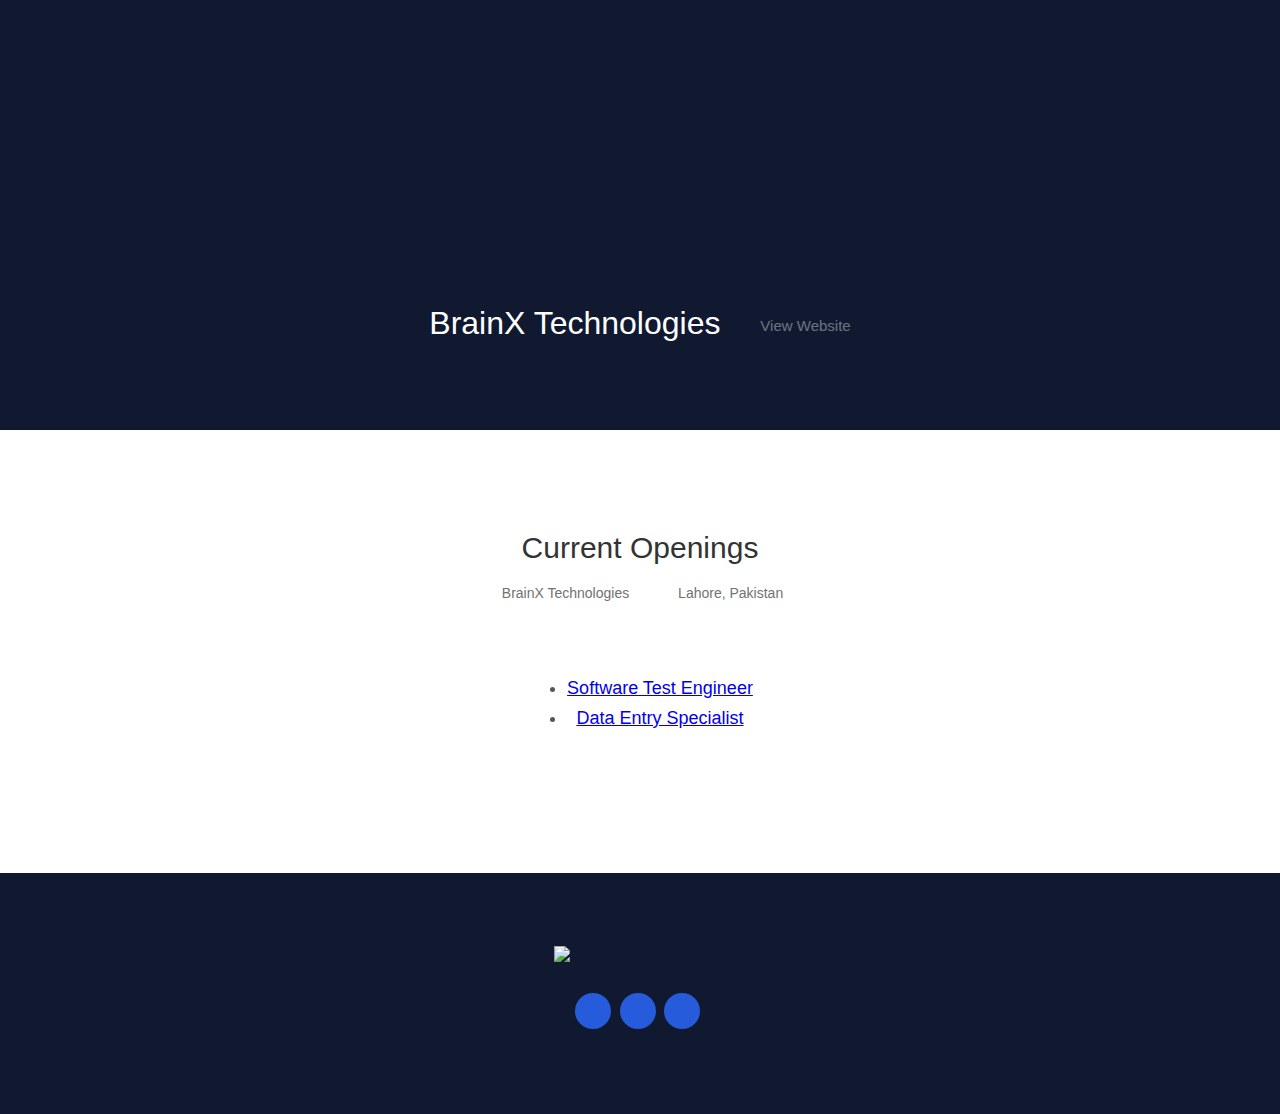
==== commit c71b8b5d: "home page updated" ====
--- a/index.html
+++ b/index.html
@@ -1,28 +1,37 @@
 <!DOCTYPE html>
-<html class="w-mod-js w-mod-no-touch w-mod-video w-mod-no-ios wf-montserrat-n4-active wf-montserrat-n7-active wf-poppins-n3-active wf-poppins-n4-active wf-poppins-n5-active wf-poppins-n6-active wf-poppins-n7-active wf-playfairdisplay-n4-active wf-playfairdisplay-i4-active wf-playfairdisplay-n7-active wf-playfairdisplay-i7-active wf-playfairdisplay-n9-active wf-playfairdisplay-i9-active wf-active">
+<html
+  class="w-mod-js w-mod-no-touch w-mod-video w-mod-no-ios wf-montserrat-n4-active wf-montserrat-n7-active wf-poppins-n3-active wf-poppins-n4-active wf-poppins-n5-active wf-poppins-n6-active wf-poppins-n7-active wf-playfairdisplay-n4-active wf-playfairdisplay-i4-active wf-playfairdisplay-n7-active wf-playfairdisplay-i7-active wf-playfairdisplay-n9-active wf-playfairdisplay-i9-active wf-active">
 
 <head>
-  <meta http-equiv="Content-Type" content="text/html; charset=UTF-8">
+  <meta http-equiv="Content-Type" content="text/html; charset=UTF-8" />
   <title>Senior Android Developer | BrainX Technologies</title>
-  <meta name="author" content="BrainX Technologies">
-  <meta content="We are a Pakistan based software development firm that works with startups, SMBs & enterprises to craft disruptive digital products & strategies that solve business problems & drive measurable results." name="description">
-  <meta content="Senior Android Developer | BrainX Technologies" property="og:title">
-  <meta content="Senior Android Developer | BrainX Technologies" property="og:description">
-  <meta content="@brainxtechs" name="twitter:site">
-  <meta content="@brainxtechs" name="twitter:creator">
-  <meta content="https://www.brainxtech.com/home-icon/Brainx-logo.svg" name="image_src">
+  <meta name="author" content="BrainX Technologies" />
+  <meta
+    content="We are a Pakistan based software development firm that works with startups, SMBs & enterprises to craft disruptive digital products & strategies that solve business problems & drive measurable results."
+    name="description" />
+  <meta content="Senior Android Developer | BrainX Technologies" property="og:title" />
+  <meta content="Senior Android Developer | BrainX Technologies" property="og:description" />
+  <meta content="@brainxtechs" name="twitter:site" />
+  <meta content="@brainxtechs" name="twitter:creator" />
+  <meta content="https://www.brainxtech.com/home-icon/Brainx-logo.svg" name="image_src" />
 
-  <meta content="width=device-width, initial-scale=1" name="viewport">
-  <link href="./job_detail_files/ab01f6731.css" rel="stylesheet" type="text/css">
+  <meta content="width=device-width, initial-scale=1" name="viewport" />
+  <link href="./job_detail_files/ab01f6731.css" rel="stylesheet" type="text/css" />
   <script src="./job_detail_files/webfont.js"></script>
-  <link rel="stylesheet" href="./job_detail_files/style.css">
-  <script type="text/javascript">WebFont.load({
+  <link rel="stylesheet" href="./job_detail_files/style.css" />
+  <script type="text/javascript">
+    WebFont.load({
       google: {
-        families: ["Montserrat:400,700", "Poppins:300,regular,500,600,700", "Playfair Display:regular,italic,700,700italic,900,900italic:latin-ext,latin"]
+        families: [
+          "Montserrat:400,700",
+          "Poppins:300,regular,500,600,700",
+          "Playfair Display:regular,italic,700,700italic,900,900italic:latin-ext,latin"
+        ]
       }
-    });</script>
+    });
+  </script>
   <script src="./job_detail_files/modernizr-2.7.1.js" type="text/javascript"></script>
-  <link href="https://www.brainxtech.com/img/home-icon/favicon.ico" rel="shortcut icon" type="image/ico">
+  <link href="https://www.brainxtech.com/img/home-icon/favicon.ico" rel="shortcut icon" type="image/ico" />
 </head>
 
 <body>
@@ -56,7 +65,7 @@
         <div class="w-icon-nav-menu"></div>
       </div>
     </div> -->
-    <!-- <div class="w-nav-overlay" data-wf-ignore=""></div>
+  <!-- <div class="w-nav-overlay" data-wf-ignore=""></div>
   </div> -->
   <!-- <div class="scroll-navigation w-hidden-medium w-hidden-small w-hidden-tiny w-nav" data-animation="default"
     data-collapse="medium" data-contain="1" data-duration="400" data-ix="scroll-navigation-hide-on-initial" style="display: block; transform: translateX(0px) translateY(0px); transition: transform 500ms ease 0s;">
@@ -90,20 +99,15 @@
     <div class="container-center w-container">
       <div class="client-big-logo" style="background-image: url(&#39;./job_detail_files/brainx-logo.png&#39;);"></div>
       <div class="align-center">
-        <h1 class="just-title sub-banner-title">BrainX Technologies</h1><a class="website-title" href="https://www.brainxtech.com">View
-          Website</a>
-        <div>
-          <div class="category-text">Software</div>
-          <div class="category-text">| &nbsp;Posted on:</div>
-          <div class="category-text">Feb 2, 2019</div>
-        </div>
+        <h1 class="just-title sub-banner-title">BrainX Technologies</h1>
+        <a class="website-title" href="https://www.brainxtech.com">View Website</a>
       </div>
     </div>
   </div>
   <div class="section">
     <div class="w-container">
       <div class="align-center">
-        <h2 class="logo-title">Senior Android Developer</h2>
+        <h2 class="logo-title">Current Openings</h2>
         <div class="small space"></div>
         <div>
           <div class="meta-tag no-float">
@@ -112,112 +116,34 @@
           <div class="marker meta-tag no-float">
             <div>Lahore, Pakistan</div>
           </div>
-          <!-- <div class="meta-tag money no-float">
-            <div>$40,000 - $200,000 / year</div>
-          </div> -->
-          <div class="certificate meta-tag no-float">
-            <div>Master or Bachelor in Computer Science </div>
-          </div>
-          <div class="clock meta-tag no-float">
-            <div>40h / week</div>
-          </div>
         </div>
         <div class="big space super-big"></div>
       </div>
-      <div>
-        <div class="w-row">
-          <div class="w-col w-col-8">
-            <div>
-              <h2 class="smaller-font">Job Details</h2>
-              <div class="small space"></div>
-              <div class="w-richtext">
-                <p>We are looking for an experienced android developer (2-4 year experience) responsible for the development and 
-                  maintenance of applications aimed at a range of android devices including mobile phones and tablet computers. 
-                  Your primary focus will be development of android applications and their integration with back-end services. 
-                  You will be working alongside other engineers and developers working on different layers of the infrastructure. 
-                  Therefore, a commitment to collaborative problem solving, sophisticated design, and the creation of quality products is essential.</p>
-                
-                <h5>Job Responsibilities</h5>
-                <ul>
-                  <li>Design and build applications for the android platform.</li>
-                  <li>Unit-testing code for robustness.</li>
-                  <li>Ensure the performance, quality, and responsiveness of applications.</li>
-                  <li>Collaborate with team to define, design, and ship new features.</li>
-                  <li>Help maintain code quality, organization, and automation</li>
-                  <li>Have an understanding of coding standards of the Company</li>
-                  <li>Must perform code review</li>
-                  <li>Perform sessions for knowledge sharing among team members</li>
-                </ul>
-
-                <h5>Skills Required</h5>
-                <ul>
-                    <li>Proficient with Java or Kotlin</li>
-                    <li>A solid foundation of modern Java data structures, algorithms, and software design and can consistently deliver testable, scalable, highly-readable code</li>
-                    <li>Knowledge of the open-source Android ecosystem and the libraries available for common tasks</li>
-                    <li>Knowledge of material design principles</li>
-                    <li>Strong knowledge of Android SDK, different versions of Android, and how to deal with different screen sizes</li>
-                    <li>Experience with cloud messaging API’s, offline storage, background processing, threading, and performance tuning, caching and performance optimization</li>
-                    <li>Familiarity with RESTful APIs to connect android applications to back-end services</li>
-                    <li>Experience publishing Android apps to the Play Store</li>
-                    <li>Experience using RetroFit, Volley, FCM integration, Braintree</li>
-                    <li>Experience of using SQLite Database with Android</li>
-                    <li>Experience of Android JUNIT test cases</li>
-                    <li>Experience of Google APIs like MAP, Auth, FCM etc</li>
-                    <li>Familiarity with open source development</li>
-                    <li>Familiarity with continuous integration</li>
-                    <li>Familiarity with the Android NDK</li>
-                    <li>Proficient understanding of code versioning tools (GIT will be preferred)</li>
-                    <li>Good Customer Etiquette. Ability to interact with the customer especially for problem solving and testing/integration as briefed</li>
-                </ul>
-              </div>
-            </div>
-          </div>
-          <div class="column-space w-col w-col-4">
-            <div><a class="button full w-button" data-ix="show-popup-on-click" href="https://brainxtechnologies.typeform.com/to/dcz486"
-                style="transition: all 0.4s ease 0s;">Apply For Job</a></div>
-            <div class="big space"></div>
-            <div>
-              <h2 class="smaller-font">Share This Job</h2>
-              <div class="small space"></div>
-              <div>
-                <div><a class="icons-so w-inline-block" href="https://www.facebook.com/sharer.php?u=https://careers.brainxtech.com"></a><a
-                    class="twitter icons-so w-inline-block" href="https://twitter.com/intent/tweet?url=https://careers.brainxtech.com"></a><a
-                    class="linkin icons-so w-inline-block" href="https://www.linkedin.com/shareArticle?mini=true&url=https://careers.brainxtech.com"></a></div>
-              </div>
-            </div>
-            <div class="big space"></div>
-            <div>
-              <h2 class="smaller-font">Job Type</h2>
-              <div class="small space"></div>
-              <div>
-                <div>
-                  <div>
-                    <div class="different in-pages job-time" style="background-color: #5cb85c;">Full-Time</div>
-                  </div>
-                </div>
-              </div>
-            </div>
-      
-          </div>
-        </div>
+      <div class="align-center">
+        <ul style="display: inline-block; font-size: large;">
+          <li>
+            <a href="/software-test-engineer.html">Software Test Engineer</a>
+          </li>
+          <li>
+            <a href="/data-entry-specialist.html">Data Entry Specialist</a>
+          </li>
+        </ul>
       </div>
       <div class="space"></div>
-      <div class="align-center">
-        <!-- <a class="button w-button" href="http://jobify-template.webflow.io/find-a-job">Browse All Jobs</a> -->
-        <a class="button full w-button" data-ix="show-popup-on-click" href="https://brainxtechnologies.typeform.com/to/dcz486"
-                style="transition: all 0.4s ease 0s; width: 300px">Apply For Job</a>
-        </div>
     </div>
   </div>
   <div class="footer">
     <div class="w-container">
-      <div class="align-center"><a class="w-inline-block" href="http://jobify-template.webflow.io/jobs/paradigm#">
-        <img sizes="173px" src="https://www.brainxtech.com/img/home-icon/Brainx-logo.svg" width="173"></a>
+      <div class="align-center">
+        <a class="w-inline-block" href="http://jobify-template.webflow.io/jobs/paradigm#">
+          <img sizes="173px" src="https://www.brainxtech.com/img/home-icon/Brainx-logo.svg" width="173" /></a>
+
         <div class="space"></div>
         <div>
           <a class="icons-so w-inline-block" href="https://www.facebook.com/brainxtech/"></a>
-          <a class="icons-so twitter w-inline-block" href="https://twitter.com/BrainXTechs"></a>      
-          <a class="linkin icons-so w-inline-block" href="https://www.linkedin.com/company/13258108/"></a></div>
+          <a class="icons-so twitter w-inline-block" href="https://twitter.com/BrainXTechs"></a>
+          <a class="linkin icons-so w-inline-block" href="https://www.linkedin.com/company/13258108/"></a>
+        </div>
 
         <div class="space"></div>
       </div>
@@ -226,9 +152,9 @@
 
   <script src="./job_detail_files/jquery.min.js" type="text/javascript"></script>
   <script src="./job_detail_files/512910fc8.js" type="text/javascript"></script>
-  <!--[if lte IE 9]><script src="//cdnjs.cloudflare.com/ajax/libs/placeholders/3.0.2/placeholders.min.js"></script><![endif]-->
-
-
+  <!--[if lte IE 9
+      ]><script src="//cdnjs.cloudflare.com/ajax/libs/placeholders/3.0.2/placeholders.min.js"></script
+    ><![endif]-->
 </body>
 
 </html>--- a/job_detail_files/ab01f6731.css
+++ b/job_detail_files/ab01f6731.css
@@ -2,12 +2,1687 @@
 /* ==========================================================================
    normalize.css v3.0.3 | MIT License | github.com/necolas/normalize.css 
    ========================================================================== */
-/*! normalize.css v3.0.3 | MIT License | github.com/necolas/normalize.css */html{font-family:sans-serif;-ms-text-size-adjust:100%;-webkit-text-size-adjust:100%}body{margin:0}article,aside,details,figcaption,figure,footer,header,hgroup,main,menu,nav,section,summary{display:block}audio,canvas,progress,video{display:inline-block;vertical-align:baseline}audio:not([controls]){display:none;height:0}[hidden],template{display:none}a{background-color:transparent}a:active,a:hover{outline:0}abbr[title]{border-bottom:1px dotted}b,strong{font-weight:bold}dfn{font-style:italic}h1{font-size:2em;margin:.67em 0}mark{background:#ff0;color:#000}small{font-size:80%}sub,sup{font-size:75%;line-height:0;position:relative;vertical-align:baseline}sup{top:-0.5em}sub{bottom:-0.25em}img{border:0}svg:not(:root){overflow:hidden}figure{margin:1em 40px}hr{box-sizing:content-box;height:0}pre{overflow:auto}code,kbd,pre,samp{font-family:monospace,monospace;font-size:1em}button,input,optgroup,select,textarea{color:inherit;font:inherit;margin:0}button{overflow:visible}button,select{text-transform:none}button,html input[type="button"],input[type="reset"]{-webkit-appearance:button;cursor:pointer}button[disabled],html input[disabled]{cursor:default}button::-moz-focus-inner,input::-moz-focus-inner{border:0;padding:0}input{line-height:normal}input[type="checkbox"],input[type="radio"]{box-sizing:border-box;padding:0}input[type="number"]::-webkit-inner-spin-button,input[type="number"]::-webkit-outer-spin-button{height:auto}input[type="search"]{-webkit-appearance:textfield;box-sizing:content-box}input[type="search"]::-webkit-search-cancel-button,input[type="search"]::-webkit-search-decoration{-webkit-appearance:none}fieldset{border:1px solid #c0c0c0;margin:0 2px;padding:.35em .625em .75em}legend{border:0;padding:0}textarea{overflow:auto}optgroup{font-weight:bold}table{border-collapse:collapse;border-spacing:0}td,th{padding:0}
+/*! normalize.css v3.0.3 | MIT License | github.com/necolas/normalize.css */
+html {
+  font-family: sans-serif;
+  -ms-text-size-adjust: 100%;
+  -webkit-text-size-adjust: 100%;
+}
+body {
+  margin: 0;
+}
+article,
+aside,
+details,
+figcaption,
+figure,
+footer,
+header,
+hgroup,
+main,
+menu,
+nav,
+section,
+summary {
+  display: block;
+}
+audio,
+canvas,
+progress,
+video {
+  display: inline-block;
+  vertical-align: baseline;
+}
+audio:not([controls]) {
+  display: none;
+  height: 0;
+}
+[hidden],
+template {
+  display: none;
+}
+a {
+  background-color: transparent;
+}
+a:active,
+a:hover {
+  outline: 0;
+}
+abbr[title] {
+  border-bottom: 1px dotted;
+}
+b,
+strong {
+  font-weight: bold;
+}
+dfn {
+  font-style: italic;
+}
+h1 {
+  font-size: 2em;
+  margin: 0.67em 0;
+}
+mark {
+  background: #ff0;
+  color: #000;
+}
+small {
+  font-size: 80%;
+}
+sub,
+sup {
+  font-size: 75%;
+  line-height: 0;
+  position: relative;
+  vertical-align: baseline;
+}
+sup {
+  top: -0.5em;
+}
+sub {
+  bottom: -0.25em;
+}
+img {
+  border: 0;
+}
+svg:not(:root) {
+  overflow: hidden;
+}
+figure {
+  margin: 1em 40px;
+}
+hr {
+  box-sizing: content-box;
+  height: 0;
+}
+pre {
+  overflow: auto;
+}
+code,
+kbd,
+pre,
+samp {
+  font-family: monospace, monospace;
+  font-size: 1em;
+}
+button,
+input,
+optgroup,
+select,
+textarea {
+  color: inherit;
+  font: inherit;
+  margin: 0;
+}
+button {
+  overflow: visible;
+}
+button,
+select {
+  text-transform: none;
+}
+button,
+html input[type="button"],
+input[type="reset"] {
+  -webkit-appearance: button;
+  cursor: pointer;
+}
+button[disabled],
+html input[disabled] {
+  cursor: default;
+}
+button::-moz-focus-inner,
+input::-moz-focus-inner {
+  border: 0;
+  padding: 0;
+}
+input {
+  line-height: normal;
+}
+input[type="checkbox"],
+input[type="radio"] {
+  box-sizing: border-box;
+  padding: 0;
+}
+input[type="number"]::-webkit-inner-spin-button,
+input[type="number"]::-webkit-outer-spin-button {
+  height: auto;
+}
+input[type="search"] {
+  -webkit-appearance: textfield;
+  box-sizing: content-box;
+}
+input[type="search"]::-webkit-search-cancel-button,
+input[type="search"]::-webkit-search-decoration {
+  -webkit-appearance: none;
+}
+fieldset {
+  border: 1px solid #c0c0c0;
+  margin: 0 2px;
+  padding: 0.35em 0.625em 0.75em;
+}
+legend {
+  border: 0;
+  padding: 0;
+}
+textarea {
+  overflow: auto;
+}
+optgroup {
+  font-weight: bold;
+}
+table {
+  border-collapse: collapse;
+  border-spacing: 0;
+}
+td,
+th {
+  padding: 0;
+}
 
 /* ==========================================================================
    Start of base Webflow CSS - If you're looking for some ultra-clean CSS, skip the boilerplate and see the unminified code below.
    ========================================================================== */
-@font-face{font-family:'webflow-icons';src:url([data-uri]) format('truetype'),url([data-uri]) format('woff');font-weight:normal;font-style:normal}[class^="w-icon-"],[class*=" w-icon-"]{font-family:'webflow-icons';speak:none;font-style:normal;font-weight:normal;font-variant:normal;text-transform:none;line-height:1;-webkit-font-smoothing:antialiased;-moz-osx-font-smoothing:grayscale}.w-icon-slider-right:before{content:"\e600"}.w-icon-slider-left:before{content:"\e601"}.w-icon-nav-menu:before{content:"\e602"}.w-icon-arrow-down:before,.w-icon-dropdown-toggle:before{content:"\e603"}*{-webkit-box-sizing:border-box;-moz-box-sizing:border-box;box-sizing:border-box}html{height:100%}body{margin:0;min-height:100%;background-color:#fff;font-family:Arial,sans-serif;font-size:14px;line-height:20px;color:#333}img{max-width:100%;vertical-align:middle;display:inline-block}html.w-mod-touch *{background-attachment:scroll !important}.w-block{display:block}.w-inline-block{max-width:100%;display:inline-block}.w-clearfix:before,.w-clearfix:after{content:" ";display:table}.w-clearfix:after{clear:both}.w-preserve-3d{transform-style:preserve-3d}.w-hidden{display:none}.w-button{display:inline-block;padding:9px 15px;background-color:#3898EC;color:white;border:0;line-height:inherit;text-decoration:none;cursor:pointer;border-radius:0}input.w-button{-webkit-appearance:button}html[data-w-dynpage] [data-w-cloak]{color:transparent !important}h1,h2,h3,h4,h5,h6{font-weight:bold;margin-bottom:10px}h1{font-size:38px;line-height:44px;margin-top:20px}h2{font-size:32px;line-height:36px;margin-top:20px}h3{font-size:24px;line-height:30px;margin-top:20px}h4{font-size:18px;line-height:24px;margin-top:10px}h5{font-size:14px;line-height:20px;margin-top:10px}h6{font-size:12px;line-height:18px;margin-top:10px}p{margin-top:0;margin-bottom:10px}a:focus{outline:0}blockquote{margin:0 0 10px 0;padding:10px 20px;border-left:5px solid #E2E2E2;font-size:18px;line-height:22px}figure{margin:0;margin-bottom:10px}figcaption{margin-top:5px;text-align:center}ul,ol{margin-top:0;margin-bottom:10px;padding-left:40px}.w-list-unstyled{padding-left:0;list-style:none}.w-embed:before,.w-embed:after{content:" ";display:table}.w-embed:after{clear:both}.w-video{width:100%;position:relative;padding:0}.w-video iframe,.w-video object,.w-video embed{position:absolute;top:0;left:0;width:100%;height:100%}fieldset{padding:0;margin:0;border:0}button,html input[type="button"],input[type="reset"]{border:0;cursor:pointer;-webkit-appearance:button}.w-form{margin:0 0 15px}.w-form-done{display:none;padding:20px;text-align:center;background-color:#dddddd}.w-form-fail{display:none;margin-top:10px;padding:10px;background-color:#ffdede}label{display:block;margin-bottom:5px;font-weight:bold}.w-input,.w-select{display:block;width:100%;height:38px;padding:8px 12px;margin-bottom:10px;font-size:14px;line-height:1.42857143;color:#333333;vertical-align:middle;background-color:#ffffff;border:1px solid #cccccc}.w-input:-moz-placeholder,.w-select:-moz-placeholder{color:#999}.w-input::-moz-placeholder,.w-select::-moz-placeholder{color:#999;opacity:1}.w-input:-ms-input-placeholder,.w-select:-ms-input-placeholder{color:#999}.w-input::-webkit-input-placeholder,.w-select::-webkit-input-placeholder{color:#999}.w-input:focus,.w-select:focus{border-color:#3898EC;outline:0}.w-input[disabled],.w-select[disabled],.w-input[readonly],.w-select[readonly],fieldset[disabled] .w-input,fieldset[disabled] .w-select{cursor:not-allowed;background-color:#eeeeee}textarea.w-input,textarea.w-select{height:auto}.w-select{background-image:-webkit-linear-gradient(white 0, #f3f3f3 100%);background-image:linear-gradient(white 0, #f3f3f3 100%)}.w-select[multiple]{height:auto}.w-form-label{display:inline-block;cursor:pointer;font-weight:normal;margin-bottom:0}.w-checkbox,.w-radio{display:block;margin-bottom:5px;padding-left:20px}.w-checkbox:before,.w-radio:before,.w-checkbox:after,.w-radio:after{content:" ";display:table}.w-checkbox:after,.w-radio:after{clear:both}.w-checkbox-input,.w-radio-input{margin:4px 0 0;margin-top:1px \9;line-height:normal;float:left;margin-left:-20px}.w-radio-input{margin-top:3px}.w-container{margin-left:auto;margin-right:auto;max-width:940px}.w-container:before,.w-container:after{content:" ";display:table}.w-container:after{clear:both}.w-container .w-row{margin-left:-10px;margin-right:-10px}.w-row:before,.w-row:after{content:" ";display:table}.w-row:after{clear:both}.w-row .w-row{margin-left:0;margin-right:0}.w-col{position:relative;float:left;width:100%;min-height:1px;padding-left:10px;padding-right:10px}.w-col .w-col{padding-left:0;padding-right:0}.w-col-1{width:8.33333333%}.w-col-2{width:16.66666667%}.w-col-3{width:25%}.w-col-4{width:33.33333333%}.w-col-5{width:41.66666667%}.w-col-6{width:50%}.w-col-7{width:58.33333333%}.w-col-8{width:66.66666667%}.w-col-9{width:75%}.w-col-10{width:83.33333333%}.w-col-11{width:91.66666667%}.w-col-12{width:100%}.w-hidden-main{display:none !important}@media screen and (max-width:991px){.w-container{max-width:728px}.w-hidden-main{display:inherit !important}.w-hidden-medium{display:none !important}.w-col-medium-1{width:8.33333333%}.w-col-medium-2{width:16.66666667%}.w-col-medium-3{width:25%}.w-col-medium-4{width:33.33333333%}.w-col-medium-5{width:41.66666667%}.w-col-medium-6{width:50%}.w-col-medium-7{width:58.33333333%}.w-col-medium-8{width:66.66666667%}.w-col-medium-9{width:75%}.w-col-medium-10{width:83.33333333%}.w-col-medium-11{width:91.66666667%}.w-col-medium-12{width:100%}.w-col-stack{width:100%;left:auto;right:auto}}@media screen and (max-width:767px){.w-hidden-main{display:inherit !important}.w-hidden-medium{display:inherit !important}.w-hidden-small{display:none !important}.w-row,.w-container .w-row{margin-left:0;margin-right:0}.w-col{width:100%;left:auto;right:auto}.w-col-small-1{width:8.33333333%}.w-col-small-2{width:16.66666667%}.w-col-small-3{width:25%}.w-col-small-4{width:33.33333333%}.w-col-small-5{width:41.66666667%}.w-col-small-6{width:50%}.w-col-small-7{width:58.33333333%}.w-col-small-8{width:66.66666667%}.w-col-small-9{width:75%}.w-col-small-10{width:83.33333333%}.w-col-small-11{width:91.66666667%}.w-col-small-12{width:100%}}@media screen and (max-width:479px){.w-container{max-width:none}.w-hidden-main{display:inherit !important}.w-hidden-medium{display:inherit !important}.w-hidden-small{display:inherit !important}.w-hidden-tiny{display:none !important}.w-col{width:100%}.w-col-tiny-1{width:8.33333333%}.w-col-tiny-2{width:16.66666667%}.w-col-tiny-3{width:25%}.w-col-tiny-4{width:33.33333333%}.w-col-tiny-5{width:41.66666667%}.w-col-tiny-6{width:50%}.w-col-tiny-7{width:58.33333333%}.w-col-tiny-8{width:66.66666667%}.w-col-tiny-9{width:75%}.w-col-tiny-10{width:83.33333333%}.w-col-tiny-11{width:91.66666667%}.w-col-tiny-12{width:100%}}.w-widget{position:relative}.w-widget-map{width:100%;height:400px}.w-widget-map label{width:auto;display:inline}.w-widget-map img{max-width:inherit}.w-widget-map .gm-style-iw{width:90% !important;height:auto !important;top:7px !important;left:6% !important;display:inline;text-align:center;overflow:hidden}.w-widget-map .gm-style-iw+div{display:none}.w-widget-twitter{overflow:hidden}.w-widget-twitter-count-shim{display:inline-block;vertical-align:top;position:relative;width:28px;height:20px;text-align:center;background:white;border:#758696 solid 1px;border-radius:3px}.w-widget-twitter-count-shim *{pointer-events:none;-webkit-user-select:none;-moz-user-select:none;-ms-user-select:none;user-select:none}.w-widget-twitter-count-shim .w-widget-twitter-count-inner{position:relative;font-size:15px;line-height:12px;text-align:center;color:#999;font-family:serif}.w-widget-twitter-count-shim .w-widget-twitter-count-clear{position:relative;display:block}.w-widget-twitter-count-shim.w--large{width:36px;height:28px;margin-left:7px}.w-widget-twitter-count-shim.w--large .w-widget-twitter-count-inner{font-size:18px;line-height:18px}.w-widget-twitter-count-shim:not(.w--vertical){margin-left:5px;margin-right:8px}.w-widget-twitter-count-shim:not(.w--vertical).w--large{margin-left:6px}.w-widget-twitter-count-shim:not(.w--vertical):before,.w-widget-twitter-count-shim:not(.w--vertical):after{top:50%;left:0;border:solid transparent;content:" ";height:0;width:0;position:absolute;pointer-events:none}.w-widget-twitter-count-shim:not(.w--vertical):before{border-color:rgba(117,134,150,0);border-right-color:#5d6c7b;border-width:4px;margin-left:-9px;margin-top:-4px}.w-widget-twitter-count-shim:not(.w--vertical).w--large:before{border-width:5px;margin-left:-10px;margin-top:-5px}.w-widget-twitter-count-shim:not(.w--vertical):after{border-color:rgba(255,255,255,0);border-right-color:white;border-width:4px;margin-left:-8px;margin-top:-4px}.w-widget-twitter-count-shim:not(.w--vertical).w--large:after{border-width:5px;margin-left:-9px;margin-top:-5px}.w-widget-twitter-count-shim.w--vertical{width:61px;height:33px;margin-bottom:8px}.w-widget-twitter-count-shim.w--vertical:before,.w-widget-twitter-count-shim.w--vertical:after{top:100%;left:50%;border:solid transparent;content:" ";height:0;width:0;position:absolute;pointer-events:none}.w-widget-twitter-count-shim.w--vertical:before{border-color:rgba(117,134,150,0);border-top-color:#5d6c7b;border-width:5px;margin-left:-5px}.w-widget-twitter-count-shim.w--vertical:after{border-color:rgba(255,255,255,0);border-top-color:white;border-width:4px;margin-left:-4px}.w-widget-twitter-count-shim.w--vertical .w-widget-twitter-count-inner{font-size:18px;line-height:22px}.w-widget-twitter-count-shim.w--vertical.w--large{width:76px}.w-widget-gplus{overflow:hidden}.w-background-video{position:relative;overflow:hidden;height:500px;color:white}.w-background-video>video{background-size:cover;background-position:50% 50%;position:absolute;right:-100%;bottom:-100%;top:-100%;left:-100%;margin:auto;min-width:100%;min-height:100%;z-index:-100}.w-slider{position:relative;height:300px;text-align:center;background:#dddddd;clear:both;-webkit-tap-highlight-color:rgba(0,0,0,0);tap-highlight-color:rgba(0,0,0,0)}.w-slider-mask{position:relative;display:block;overflow:hidden;z-index:1;left:0;right:0;height:100%;white-space:nowrap}.w-slide{position:relative;display:inline-block;vertical-align:top;width:100%;height:100%;white-space:normal;text-align:left}.w-slider-nav{position:absolute;z-index:2;top:auto;right:0;bottom:0;left:0;margin:auto;padding-top:10px;height:40px;text-align:center;-webkit-tap-highlight-color:rgba(0,0,0,0);tap-highlight-color:rgba(0,0,0,0)}.w-slider-nav.w-round>div{border-radius:100%}.w-slider-nav.w-num>div{width:auto;height:auto;padding:.2em .5em;font-size:inherit;line-height:inherit}.w-slider-nav.w-shadow>div{box-shadow:0 0 3px rgba(51,51,51,0.4)}.w-slider-nav-invert{color:#fff}.w-slider-nav-invert>div{background-color:rgba(34,34,34,0.4)}.w-slider-nav-invert>div.w-active{background-color:#222}.w-slider-dot{position:relative;display:inline-block;width:1em;height:1em;background-color:rgba(255,255,255,0.4);cursor:pointer;margin:0 3px .5em;transition:background-color 100ms,color 100ms}.w-slider-dot.w-active{background-color:#fff}.w-slider-arrow-left,.w-slider-arrow-right{position:absolute;width:80px;top:0;right:0;bottom:0;left:0;margin:auto;cursor:pointer;overflow:hidden;color:white;font-size:40px;-webkit-tap-highlight-color:rgba(0,0,0,0);tap-highlight-color:rgba(0,0,0,0);-webkit-user-select:none;-moz-user-select:none;-ms-user-select:none;user-select:none}.w-slider-arrow-left [class^="w-icon-"],.w-slider-arrow-right [class^="w-icon-"],.w-slider-arrow-left [class*=" w-icon-"],.w-slider-arrow-right [class*=" w-icon-"]{position:absolute}.w-slider-arrow-left{z-index:3;right:auto}.w-slider-arrow-right{z-index:4;left:auto}.w-icon-slider-left,.w-icon-slider-right{top:0;right:0;bottom:0;left:0;margin:auto;width:1em;height:1em}.w-dropdown{display:inline-block;position:relative;text-align:left;margin-left:auto;margin-right:auto;z-index:900}.w-dropdown-btn,.w-dropdown-toggle,.w-dropdown-link{position:relative;vertical-align:top;text-decoration:none;color:#222222;padding:20px;text-align:left;margin-left:auto;margin-right:auto;white-space:nowrap}.w-dropdown-toggle{-webkit-user-select:none;-moz-user-select:none;-ms-user-select:none;user-select:none;display:inline-block;cursor:pointer;padding-right:40px}.w-dropdown-toggle:focus{outline:0}.w-icon-dropdown-toggle{position:absolute;top:0;right:0;bottom:0;margin:auto;margin-right:20px;width:1em;height:1em}.w-dropdown-list{position:absolute;background:#dddddd;display:none;min-width:100%}.w-dropdown-list.w--open{display:block}.w-dropdown-link{padding:10px 20px;display:block;color:#222222}.w-dropdown-link.w--current{color:#0082f3}.w-nav[data-collapse="all"] .w-dropdown,.w-nav[data-collapse="all"] .w-dropdown-toggle{display:block}.w-nav[data-collapse="all"] .w-dropdown-list{position:static}@media screen and (max-width:991px){.w-nav[data-collapse="medium"] .w-dropdown,.w-nav[data-collapse="medium"] .w-dropdown-toggle{display:block}.w-nav[data-collapse="medium"] .w-dropdown-list{position:static}}@media screen and (max-width:767px){.w-nav[data-collapse="small"] .w-dropdown,.w-nav[data-collapse="small"] .w-dropdown-toggle{display:block}.w-nav[data-collapse="small"] .w-dropdown-list{position:static}.w-nav-brand{padding-left:10px}}@media screen and (max-width:479px){.w-nav[data-collapse="tiny"] .w-dropdown,.w-nav[data-collapse="tiny"] .w-dropdown-toggle{display:block}.w-nav[data-collapse="tiny"] .w-dropdown-list{position:static}}.w-lightbox-backdrop{color:#000;cursor:auto;font-family:serif;font-size:medium;font-style:normal;font-variant:normal;font-weight:normal;letter-spacing:normal;line-height:normal;list-style:disc;text-align:start;text-indent:0;text-shadow:none;text-transform:none;visibility:visible;white-space:normal;word-break:normal;word-spacing:normal;word-wrap:normal;position:fixed;top:0;right:0;bottom:0;left:0;color:#fff;font-family:"Helvetica Neue",Helvetica,Ubuntu,"Segoe UI",Verdana,sans-serif;font-size:17px;line-height:1.2;font-weight:300;text-align:center;background:rgba(0,0,0,0.9);z-index:2000;outline:0;opacity:0;-webkit-user-select:none;-moz-user-select:none;-ms-user-select:none;-webkit-tap-highlight-color:transparent;-webkit-transform:translate(0, 0)}.w-lightbox-backdrop,.w-lightbox-container{height:100%;overflow:auto;-webkit-overflow-scrolling:touch}.w-lightbox-content{position:relative;height:100vh;overflow:hidden}.w-lightbox-view{position:absolute;width:100vw;height:100vh;opacity:0}.w-lightbox-view:before{content:"";height:100vh}.w-lightbox-group,.w-lightbox-group .w-lightbox-view,.w-lightbox-group .w-lightbox-view:before{height:86vh}.w-lightbox-frame,.w-lightbox-view:before{display:inline-block;vertical-align:middle}.w-lightbox-figure{position:relative;margin:0}.w-lightbox-group .w-lightbox-figure{cursor:pointer}.w-lightbox-img{width:auto;height:auto;max-width:none}.w-lightbox-image{display:block;float:none;max-width:100vw;max-height:100vh}.w-lightbox-group .w-lightbox-image{max-height:86vh}.w-lightbox-caption{position:absolute;right:0;bottom:0;left:0;padding:.5em 1em;background:rgba(0,0,0,0.4);text-align:left;text-overflow:ellipsis;white-space:nowrap;overflow:hidden}.w-lightbox-embed{position:absolute;top:0;right:0;bottom:0;left:0;width:100%;height:100%}.w-lightbox-control{position:absolute;top:0;width:4em;background-size:24px;background-repeat:no-repeat;background-position:center;cursor:pointer;-webkit-transition:all .3s;transition:all .3s}.w-lightbox-left{display:none;bottom:0;left:0;background-image:url("[data-uri]")}.w-lightbox-right{display:none;right:0;bottom:0;background-image:url("[data-uri]")}.w-lightbox-close{right:0;height:2.6em;background-image:url("[data-uri]");background-size:18px}.w-lightbox-strip{padding:0 1vh;line-height:0;white-space:nowrap;overflow-x:auto;overflow-y:hidden}.w-lightbox-item{display:inline-block;width:10vh;padding:2vh 1vh;box-sizing:content-box;cursor:pointer;-webkit-transform:translate3d(0, 0, 0)}.w-lightbox-active{opacity:.3}.w-lightbox-thumbnail{position:relative;height:10vh;background:#222;overflow:hidden}.w-lightbox-thumbnail-image{position:absolute;top:0;left:0}.w-lightbox-thumbnail .w-lightbox-tall{top:50%;width:100%;-webkit-transform:translate(0, -50%);-ms-transform:translate(0, -50%);transform:translate(0, -50%)}.w-lightbox-thumbnail .w-lightbox-wide{left:50%;height:100%;-webkit-transform:translate(-50%, 0);-ms-transform:translate(-50%, 0);transform:translate(-50%, 0)}.w-lightbox-spinner{position:absolute;top:50%;left:50%;box-sizing:border-box;width:40px;height:40px;margin-top:-20px;margin-left:-20px;border:5px solid rgba(0,0,0,0.4);border-radius:50%;-webkit-animation:spin .8s infinite linear;animation:spin .8s infinite linear}.w-lightbox-spinner:after{content:"";position:absolute;top:-4px;right:-4px;bottom:-4px;left:-4px;border:3px solid transparent;border-bottom-color:#fff;border-radius:50%}.w-lightbox-hide{display:none}.w-lightbox-noscroll{overflow:hidden}@media (min-width:768px){.w-lightbox-content{height:96vh;margin-top:2vh}.w-lightbox-view,.w-lightbox-view:before{height:96vh}.w-lightbox-group,.w-lightbox-group .w-lightbox-view,.w-lightbox-group .w-lightbox-view:before{height:84vh}.w-lightbox-image{max-width:96vw;max-height:96vh}.w-lightbox-group .w-lightbox-image{max-width:82.3vw;max-height:84vh}.w-lightbox-left,.w-lightbox-right{display:block;opacity:.5}.w-lightbox-close{opacity:.8}.w-lightbox-control:hover{opacity:1}}.w-lightbox-inactive,.w-lightbox-inactive:hover{opacity:0}.w-richtext:before,.w-richtext:after{content:" ";display:table}.w-richtext:after{clear:both}.w-richtext ol,.w-richtext ul{overflow:hidden}.w-richtext .w-richtext-figure-selected[data-rt-type="video"] div:before{outline:2px solid #2895f7}.w-richtext .w-richtext-figure-selected[data-rt-type="image"] div{outline:2px solid #2895f7}.w-richtext figure[data-rt-type="video"]>div:before{content:'';position:absolute;display:none;left:0;top:0;right:0;bottom:0;z-index:1}.w-richtext figure{position:relative;max-width:60%}.w-richtext figure>div:before,.w-richtext figure img{cursor:default !important}.w-richtext figure img{width:100%}.w-richtext figure figcaption.w-richtext-figcaption-placeholder{opacity:.6}.w-richtext figure div{font-size:0;color:transparent}.w-richtext figure[data-rt-type="image"]{display:table}.w-richtext figure[data-rt-type="image"]>div{display:inline-block}.w-richtext figure[data-rt-type="image"]>figcaption{display:table-caption;caption-side:bottom}.w-richtext figure[data-rt-type="video"]{width:60%;height:0}.w-richtext figure[data-rt-type="video"] iframe{position:absolute;top:0;left:0;width:100%;height:100%}.w-richtext figure[data-rt-type="video"]>div{width:100%}.w-richtext figure.w-richtext-align-center{margin-right:auto;margin-left:auto;clear:both}.w-richtext figure.w-richtext-align-center[data-rt-type="image"]>div{max-width:100%}.w-richtext figure.w-richtext-align-normal{clear:both}.w-richtext figure.w-richtext-align-fullwidth{width:100%;text-align:center;clear:both;display:block;margin-right:auto;margin-left:auto}.w-richtext figure.w-richtext-align-fullwidth>div{display:inline-block;padding-bottom:inherit}.w-richtext figure.w-richtext-align-fullwidth>figcaption{display:block}.w-richtext figure.w-richtext-align-floatleft{float:left;margin-right:15px;clear:none}.w-richtext figure.w-richtext-align-floatright{float:right;margin-left:15px;clear:none}.w-nav{position:relative;background:#dddddd;z-index:1000}.w-nav:before,.w-nav:after{content:" ";display:table}.w-nav:after{clear:both}.w-nav-brand{position:relative;float:left;text-decoration:none;color:#333333}.w-nav-link{position:relative;display:inline-block;vertical-align:top;text-decoration:none;color:#222222;padding:20px;text-align:left;margin-left:auto;margin-right:auto}.w-nav-link.w--current{color:#0082f3}.w-nav-menu{position:relative;float:right}.w--nav-menu-open{display:block !important;position:absolute;top:100%;left:0;right:0;background:#C8C8C8;text-align:center;overflow:visible;min-width:200px}.w--nav-link-open{display:block;position:relative}.w-nav-overlay{position:absolute;overflow:hidden;display:none;top:100%;left:0;right:0;width:100%}.w-nav-overlay .w--nav-menu-open{top:0}.w-nav[data-animation="over-left"] .w-nav-overlay{width:auto}.w-nav[data-animation="over-left"] .w-nav-overlay,.w-nav[data-animation="over-left"] .w--nav-menu-open{right:auto;z-index:1;top:0}.w-nav[data-animation="over-right"] .w-nav-overlay{width:auto}.w-nav[data-animation="over-right"] .w-nav-overlay,.w-nav[data-animation="over-right"] .w--nav-menu-open{left:auto;z-index:1;top:0}.w-nav-button{position:relative;float:right;padding:18px;font-size:24px;display:none;cursor:pointer;-webkit-tap-highlight-color:rgba(0,0,0,0);tap-highlight-color:rgba(0,0,0,0);-webkit-user-select:none;-moz-user-select:none;-ms-user-select:none;user-select:none}.w-nav-button.w--open{background-color:#C8C8C8;color:white}.w-nav[data-collapse="all"] .w-nav-menu{display:none}.w-nav[data-collapse="all"] .w-nav-button{display:block}@media screen and (max-width:991px){.w-nav[data-collapse="medium"] .w-nav-menu{display:none}.w-nav[data-collapse="medium"] .w-nav-button{display:block}}@media screen and (max-width:767px){.w-nav[data-collapse="small"] .w-nav-menu{display:none}.w-nav[data-collapse="small"] .w-nav-button{display:block}.w-nav-brand{padding-left:10px}}@media screen and (max-width:479px){.w-nav[data-collapse="tiny"] .w-nav-menu{display:none}.w-nav[data-collapse="tiny"] .w-nav-button{display:block}}.w-tabs{position:relative}.w-tabs:before,.w-tabs:after{content:" ";display:table}.w-tabs:after{clear:both}.w-tab-menu{position:relative}.w-tab-link{position:relative;display:inline-block;vertical-align:top;text-decoration:none;padding:9px 30px;text-align:left;cursor:pointer;color:#222222;background-color:#dddddd}.w-tab-link.w--current{background-color:#C8C8C8}.w-tab-content{position:relative;display:block;overflow:hidden}.w-tab-pane{position:relative;display:none}.w--tab-active{display:block}@media screen and (max-width:479px){.w-tab-link{display:block}}.w-ix-emptyfix:after{content:""}@keyframes spin{0%{transform:rotate(0deg)}100%{transform:rotate(360deg)}}.w-dyn-empty{padding:10px;background-color:#dddddd}.w-condition-invisible{display:none !important}
+@font-face {
+  font-family: "webflow-icons";
+  src: url([data-uri])
+      format("truetype"),
+    url([data-uri])
+      format("woff");
+  font-weight: normal;
+  font-style: normal;
+}
+[class^="w-icon-"],
+[class*=" w-icon-"] {
+  font-family: "webflow-icons";
+  speak: none;
+  font-style: normal;
+  font-weight: normal;
+  font-variant: normal;
+  text-transform: none;
+  line-height: 1;
+  -webkit-font-smoothing: antialiased;
+  -moz-osx-font-smoothing: grayscale;
+}
+.w-icon-slider-right:before {
+  content: "\e600";
+}
+.w-icon-slider-left:before {
+  content: "\e601";
+}
+.w-icon-nav-menu:before {
+  content: "\e602";
+}
+.w-icon-arrow-down:before,
+.w-icon-dropdown-toggle:before {
+  content: "\e603";
+}
+* {
+  -webkit-box-sizing: border-box;
+  -moz-box-sizing: border-box;
+  box-sizing: border-box;
+}
+html {
+  height: 100%;
+}
+body {
+  margin: 0;
+  min-height: 100%;
+  background-color: #fff;
+  font-family: Arial, sans-serif;
+  font-size: 14px;
+  line-height: 20px;
+  color: #333;
+}
+img {
+  max-width: 100%;
+  vertical-align: middle;
+  display: inline-block;
+}
+html.w-mod-touch * {
+  background-attachment: scroll !important;
+}
+.w-block {
+  display: block;
+}
+.w-inline-block {
+  max-width: 100%;
+  display: inline-block;
+}
+.w-clearfix:before,
+.w-clearfix:after {
+  content: " ";
+  display: table;
+}
+.w-clearfix:after {
+  clear: both;
+}
+.w-preserve-3d {
+  transform-style: preserve-3d;
+}
+.w-hidden {
+  display: none;
+}
+.w-button {
+  display: inline-block;
+  padding: 9px 15px;
+  background-color: #3898ec;
+  color: white;
+  border: 0;
+  line-height: inherit;
+  text-decoration: none;
+  cursor: pointer;
+  border-radius: 0;
+}
+input.w-button {
+  -webkit-appearance: button;
+}
+html[data-w-dynpage] [data-w-cloak] {
+  color: transparent !important;
+}
+h1,
+h2,
+h3,
+h4,
+h5,
+h6 {
+  font-weight: bold;
+  margin-bottom: 10px;
+}
+h1 {
+  font-size: 38px;
+  line-height: 44px;
+  margin-top: 20px;
+}
+h2 {
+  font-size: 32px;
+  line-height: 36px;
+  margin-top: 20px;
+}
+h3 {
+  font-size: 24px;
+  line-height: 30px;
+  margin-top: 20px;
+}
+h4 {
+  font-size: 18px;
+  line-height: 24px;
+  margin-top: 10px;
+}
+h5 {
+  font-size: 14px;
+  line-height: 20px;
+  margin-top: 10px;
+}
+h6 {
+  font-size: 12px;
+  line-height: 18px;
+  margin-top: 10px;
+}
+p {
+  margin-top: 0;
+  margin-bottom: 10px;
+}
+a:focus {
+  outline: 0;
+}
+blockquote {
+  margin: 0 0 10px 0;
+  padding: 10px 20px;
+  border-left: 5px solid #e2e2e2;
+  font-size: 18px;
+  line-height: 22px;
+}
+figure {
+  margin: 0;
+  margin-bottom: 10px;
+}
+figcaption {
+  margin-top: 5px;
+  text-align: center;
+}
+ul,
+ol {
+  margin-top: 0;
+  margin-bottom: 10px;
+  padding-left: 40px;
+}
+.w-list-unstyled {
+  padding-left: 0;
+  list-style: none;
+}
+.w-embed:before,
+.w-embed:after {
+  content: " ";
+  display: table;
+}
+.w-embed:after {
+  clear: both;
+}
+.w-video {
+  width: 100%;
+  position: relative;
+  padding: 0;
+}
+.w-video iframe,
+.w-video object,
+.w-video embed {
+  position: absolute;
+  top: 0;
+  left: 0;
+  width: 100%;
+  height: 100%;
+}
+fieldset {
+  padding: 0;
+  margin: 0;
+  border: 0;
+}
+button,
+html input[type="button"],
+input[type="reset"] {
+  border: 0;
+  cursor: pointer;
+  -webkit-appearance: button;
+}
+.w-form {
+  margin: 0 0 15px;
+}
+.w-form-done {
+  display: none;
+  padding: 20px;
+  text-align: center;
+  background-color: #dddddd;
+}
+.w-form-fail {
+  display: none;
+  margin-top: 10px;
+  padding: 10px;
+  background-color: #ffdede;
+}
+label {
+  display: block;
+  margin-bottom: 5px;
+  font-weight: bold;
+}
+.w-input,
+.w-select {
+  display: block;
+  width: 100%;
+  height: 38px;
+  padding: 8px 12px;
+  margin-bottom: 10px;
+  font-size: 14px;
+  line-height: 1.42857143;
+  color: #333333;
+  vertical-align: middle;
+  background-color: #ffffff;
+  border: 1px solid #cccccc;
+}
+.w-input:-moz-placeholder,
+.w-select:-moz-placeholder {
+  color: #999;
+}
+.w-input::-moz-placeholder,
+.w-select::-moz-placeholder {
+  color: #999;
+  opacity: 1;
+}
+.w-input:-ms-input-placeholder,
+.w-select:-ms-input-placeholder {
+  color: #999;
+}
+.w-input::-webkit-input-placeholder,
+.w-select::-webkit-input-placeholder {
+  color: #999;
+}
+.w-input:focus,
+.w-select:focus {
+  border-color: #3898ec;
+  outline: 0;
+}
+.w-input[disabled],
+.w-select[disabled],
+.w-input[readonly],
+.w-select[readonly],
+fieldset[disabled] .w-input,
+fieldset[disabled] .w-select {
+  cursor: not-allowed;
+  background-color: #eeeeee;
+}
+textarea.w-input,
+textarea.w-select {
+  height: auto;
+}
+.w-select {
+  background-image: -webkit-linear-gradient(white 0, #f3f3f3 100%);
+  background-image: linear-gradient(white 0, #f3f3f3 100%);
+}
+.w-select[multiple] {
+  height: auto;
+}
+.w-form-label {
+  display: inline-block;
+  cursor: pointer;
+  font-weight: normal;
+  margin-bottom: 0;
+}
+.w-checkbox,
+.w-radio {
+  display: block;
+  margin-bottom: 5px;
+  padding-left: 20px;
+}
+.w-checkbox:before,
+.w-radio:before,
+.w-checkbox:after,
+.w-radio:after {
+  content: " ";
+  display: table;
+}
+.w-checkbox:after,
+.w-radio:after {
+  clear: both;
+}
+.w-checkbox-input,
+.w-radio-input {
+  margin: 4px 0 0;
+  margin-top: 1px \9;
+  line-height: normal;
+  float: left;
+  margin-left: -20px;
+}
+.w-radio-input {
+  margin-top: 3px;
+}
+.w-container {
+  margin-left: auto;
+  margin-right: auto;
+  max-width: 940px;
+}
+.w-container:before,
+.w-container:after {
+  content: " ";
+  display: table;
+}
+.w-container:after {
+  clear: both;
+}
+.w-container .w-row {
+  margin-left: -10px;
+  margin-right: -10px;
+}
+.w-row:before,
+.w-row:after {
+  content: " ";
+  display: table;
+}
+.w-row:after {
+  clear: both;
+}
+.w-row .w-row {
+  margin-left: 0;
+  margin-right: 0;
+}
+.w-col {
+  position: relative;
+  float: left;
+  width: 100%;
+  min-height: 1px;
+  padding-left: 10px;
+  padding-right: 10px;
+}
+.w-col .w-col {
+  padding-left: 0;
+  padding-right: 0;
+}
+.w-col-1 {
+  width: 8.33333333%;
+}
+.w-col-2 {
+  width: 16.66666667%;
+}
+.w-col-3 {
+  width: 25%;
+}
+.w-col-4 {
+  width: 33.33333333%;
+}
+.w-col-5 {
+  width: 41.66666667%;
+}
+.w-col-6 {
+  width: 50%;
+}
+.w-col-7 {
+  width: 58.33333333%;
+}
+.w-col-8 {
+  width: 66.66666667%;
+}
+.w-col-9 {
+  width: 75%;
+}
+.w-col-10 {
+  width: 83.33333333%;
+}
+.w-col-11 {
+  width: 91.66666667%;
+}
+.w-col-12 {
+  width: 100%;
+}
+.w-hidden-main {
+  display: none !important;
+}
+@media screen and (max-width: 991px) {
+  .w-container {
+    max-width: 728px;
+  }
+  .w-hidden-main {
+    display: inherit !important;
+  }
+  .w-hidden-medium {
+    display: none !important;
+  }
+  .w-col-medium-1 {
+    width: 8.33333333%;
+  }
+  .w-col-medium-2 {
+    width: 16.66666667%;
+  }
+  .w-col-medium-3 {
+    width: 25%;
+  }
+  .w-col-medium-4 {
+    width: 33.33333333%;
+  }
+  .w-col-medium-5 {
+    width: 41.66666667%;
+  }
+  .w-col-medium-6 {
+    width: 50%;
+  }
+  .w-col-medium-7 {
+    width: 58.33333333%;
+  }
+  .w-col-medium-8 {
+    width: 66.66666667%;
+  }
+  .w-col-medium-9 {
+    width: 75%;
+  }
+  .w-col-medium-10 {
+    width: 83.33333333%;
+  }
+  .w-col-medium-11 {
+    width: 91.66666667%;
+  }
+  .w-col-medium-12 {
+    width: 100%;
+  }
+  .w-col-stack {
+    width: 100%;
+    left: auto;
+    right: auto;
+  }
+}
+@media screen and (max-width: 767px) {
+  .w-hidden-main {
+    display: inherit !important;
+  }
+  .w-hidden-medium {
+    display: inherit !important;
+  }
+  .w-hidden-small {
+    display: none !important;
+  }
+  .w-row,
+  .w-container .w-row {
+    margin-left: 0;
+    margin-right: 0;
+  }
+  .w-col {
+    width: 100%;
+    left: auto;
+    right: auto;
+  }
+  .w-col-small-1 {
+    width: 8.33333333%;
+  }
+  .w-col-small-2 {
+    width: 16.66666667%;
+  }
+  .w-col-small-3 {
+    width: 25%;
+  }
+  .w-col-small-4 {
+    width: 33.33333333%;
+  }
+  .w-col-small-5 {
+    width: 41.66666667%;
+  }
+  .w-col-small-6 {
+    width: 50%;
+  }
+  .w-col-small-7 {
+    width: 58.33333333%;
+  }
+  .w-col-small-8 {
+    width: 66.66666667%;
+  }
+  .w-col-small-9 {
+    width: 75%;
+  }
+  .w-col-small-10 {
+    width: 83.33333333%;
+  }
+  .w-col-small-11 {
+    width: 91.66666667%;
+  }
+  .w-col-small-12 {
+    width: 100%;
+  }
+}
+@media screen and (max-width: 479px) {
+  .w-container {
+    max-width: none;
+  }
+  .w-hidden-main {
+    display: inherit !important;
+  }
+  .w-hidden-medium {
+    display: inherit !important;
+  }
+  .w-hidden-small {
+    display: inherit !important;
+  }
+  .w-hidden-tiny {
+    display: none !important;
+  }
+  .w-col {
+    width: 100%;
+  }
+  .w-col-tiny-1 {
+    width: 8.33333333%;
+  }
+  .w-col-tiny-2 {
+    width: 16.66666667%;
+  }
+  .w-col-tiny-3 {
+    width: 25%;
+  }
+  .w-col-tiny-4 {
+    width: 33.33333333%;
+  }
+  .w-col-tiny-5 {
+    width: 41.66666667%;
+  }
+  .w-col-tiny-6 {
+    width: 50%;
+  }
+  .w-col-tiny-7 {
+    width: 58.33333333%;
+  }
+  .w-col-tiny-8 {
+    width: 66.66666667%;
+  }
+  .w-col-tiny-9 {
+    width: 75%;
+  }
+  .w-col-tiny-10 {
+    width: 83.33333333%;
+  }
+  .w-col-tiny-11 {
+    width: 91.66666667%;
+  }
+  .w-col-tiny-12 {
+    width: 100%;
+  }
+}
+.w-widget {
+  position: relative;
+}
+.w-widget-map {
+  width: 100%;
+  height: 400px;
+}
+.w-widget-map label {
+  width: auto;
+  display: inline;
+}
+.w-widget-map img {
+  max-width: inherit;
+}
+.w-widget-map .gm-style-iw {
+  width: 90% !important;
+  height: auto !important;
+  top: 7px !important;
+  left: 6% !important;
+  display: inline;
+  text-align: center;
+  overflow: hidden;
+}
+.w-widget-map .gm-style-iw + div {
+  display: none;
+}
+.w-widget-twitter {
+  overflow: hidden;
+}
+.w-widget-twitter-count-shim {
+  display: inline-block;
+  vertical-align: top;
+  position: relative;
+  width: 28px;
+  height: 20px;
+  text-align: center;
+  background: white;
+  border: #758696 solid 1px;
+  border-radius: 3px;
+}
+.w-widget-twitter-count-shim * {
+  pointer-events: none;
+  -webkit-user-select: none;
+  -moz-user-select: none;
+  -ms-user-select: none;
+  user-select: none;
+}
+.w-widget-twitter-count-shim .w-widget-twitter-count-inner {
+  position: relative;
+  font-size: 15px;
+  line-height: 12px;
+  text-align: center;
+  color: #999;
+  font-family: serif;
+}
+.w-widget-twitter-count-shim .w-widget-twitter-count-clear {
+  position: relative;
+  display: block;
+}
+.w-widget-twitter-count-shim.w--large {
+  width: 36px;
+  height: 28px;
+  margin-left: 7px;
+}
+.w-widget-twitter-count-shim.w--large .w-widget-twitter-count-inner {
+  font-size: 18px;
+  line-height: 18px;
+}
+.w-widget-twitter-count-shim:not(.w--vertical) {
+  margin-left: 5px;
+  margin-right: 8px;
+}
+.w-widget-twitter-count-shim:not(.w--vertical).w--large {
+  margin-left: 6px;
+}
+.w-widget-twitter-count-shim:not(.w--vertical):before,
+.w-widget-twitter-count-shim:not(.w--vertical):after {
+  top: 50%;
+  left: 0;
+  border: solid transparent;
+  content: " ";
+  height: 0;
+  width: 0;
+  position: absolute;
+  pointer-events: none;
+}
+.w-widget-twitter-count-shim:not(.w--vertical):before {
+  border-color: rgba(117, 134, 150, 0);
+  border-right-color: #5d6c7b;
+  border-width: 4px;
+  margin-left: -9px;
+  margin-top: -4px;
+}
+.w-widget-twitter-count-shim:not(.w--vertical).w--large:before {
+  border-width: 5px;
+  margin-left: -10px;
+  margin-top: -5px;
+}
+.w-widget-twitter-count-shim:not(.w--vertical):after {
+  border-color: rgba(255, 255, 255, 0);
+  border-right-color: white;
+  border-width: 4px;
+  margin-left: -8px;
+  margin-top: -4px;
+}
+.w-widget-twitter-count-shim:not(.w--vertical).w--large:after {
+  border-width: 5px;
+  margin-left: -9px;
+  margin-top: -5px;
+}
+.w-widget-twitter-count-shim.w--vertical {
+  width: 61px;
+  height: 33px;
+  margin-bottom: 8px;
+}
+.w-widget-twitter-count-shim.w--vertical:before,
+.w-widget-twitter-count-shim.w--vertical:after {
+  top: 100%;
+  left: 50%;
+  border: solid transparent;
+  content: " ";
+  height: 0;
+  width: 0;
+  position: absolute;
+  pointer-events: none;
+}
+.w-widget-twitter-count-shim.w--vertical:before {
+  border-color: rgba(117, 134, 150, 0);
+  border-top-color: #5d6c7b;
+  border-width: 5px;
+  margin-left: -5px;
+}
+.w-widget-twitter-count-shim.w--vertical:after {
+  border-color: rgba(255, 255, 255, 0);
+  border-top-color: white;
+  border-width: 4px;
+  margin-left: -4px;
+}
+.w-widget-twitter-count-shim.w--vertical .w-widget-twitter-count-inner {
+  font-size: 18px;
+  line-height: 22px;
+}
+.w-widget-twitter-count-shim.w--vertical.w--large {
+  width: 76px;
+}
+.w-widget-gplus {
+  overflow: hidden;
+}
+.w-background-video {
+  position: relative;
+  overflow: hidden;
+  height: 500px;
+  color: white;
+}
+.w-background-video > video {
+  background-size: cover;
+  background-position: 50% 50%;
+  position: absolute;
+  right: -100%;
+  bottom: -100%;
+  top: -100%;
+  left: -100%;
+  margin: auto;
+  min-width: 100%;
+  min-height: 100%;
+  z-index: -100;
+}
+.w-slider {
+  position: relative;
+  height: 300px;
+  text-align: center;
+  background: #dddddd;
+  clear: both;
+  -webkit-tap-highlight-color: rgba(0, 0, 0, 0);
+  tap-highlight-color: rgba(0, 0, 0, 0);
+}
+.w-slider-mask {
+  position: relative;
+  display: block;
+  overflow: hidden;
+  z-index: 1;
+  left: 0;
+  right: 0;
+  height: 100%;
+  white-space: nowrap;
+}
+.w-slide {
+  position: relative;
+  display: inline-block;
+  vertical-align: top;
+  width: 100%;
+  height: 100%;
+  white-space: normal;
+  text-align: left;
+}
+.w-slider-nav {
+  position: absolute;
+  z-index: 2;
+  top: auto;
+  right: 0;
+  bottom: 0;
+  left: 0;
+  margin: auto;
+  padding-top: 10px;
+  height: 40px;
+  text-align: center;
+  -webkit-tap-highlight-color: rgba(0, 0, 0, 0);
+  tap-highlight-color: rgba(0, 0, 0, 0);
+}
+.w-slider-nav.w-round > div {
+  border-radius: 100%;
+}
+.w-slider-nav.w-num > div {
+  width: auto;
+  height: auto;
+  padding: 0.2em 0.5em;
+  font-size: inherit;
+  line-height: inherit;
+}
+.w-slider-nav.w-shadow > div {
+  box-shadow: 0 0 3px rgba(51, 51, 51, 0.4);
+}
+.w-slider-nav-invert {
+  color: #fff;
+}
+.w-slider-nav-invert > div {
+  background-color: rgba(34, 34, 34, 0.4);
+}
+.w-slider-nav-invert > div.w-active {
+  background-color: #222;
+}
+.w-slider-dot {
+  position: relative;
+  display: inline-block;
+  width: 1em;
+  height: 1em;
+  background-color: rgba(255, 255, 255, 0.4);
+  cursor: pointer;
+  margin: 0 3px 0.5em;
+  transition: background-color 100ms, color 100ms;
+}
+.w-slider-dot.w-active {
+  background-color: #fff;
+}
+.w-slider-arrow-left,
+.w-slider-arrow-right {
+  position: absolute;
+  width: 80px;
+  top: 0;
+  right: 0;
+  bottom: 0;
+  left: 0;
+  margin: auto;
+  cursor: pointer;
+  overflow: hidden;
+  color: white;
+  font-size: 40px;
+  -webkit-tap-highlight-color: rgba(0, 0, 0, 0);
+  tap-highlight-color: rgba(0, 0, 0, 0);
+  -webkit-user-select: none;
+  -moz-user-select: none;
+  -ms-user-select: none;
+  user-select: none;
+}
+.w-slider-arrow-left [class^="w-icon-"],
+.w-slider-arrow-right [class^="w-icon-"],
+.w-slider-arrow-left [class*=" w-icon-"],
+.w-slider-arrow-right [class*=" w-icon-"] {
+  position: absolute;
+}
+.w-slider-arrow-left {
+  z-index: 3;
+  right: auto;
+}
+.w-slider-arrow-right {
+  z-index: 4;
+  left: auto;
+}
+.w-icon-slider-left,
+.w-icon-slider-right {
+  top: 0;
+  right: 0;
+  bottom: 0;
+  left: 0;
+  margin: auto;
+  width: 1em;
+  height: 1em;
+}
+.w-dropdown {
+  display: inline-block;
+  position: relative;
+  text-align: left;
+  margin-left: auto;
+  margin-right: auto;
+  z-index: 900;
+}
+.w-dropdown-btn,
+.w-dropdown-toggle,
+.w-dropdown-link {
+  position: relative;
+  vertical-align: top;
+  text-decoration: none;
+  color: #222222;
+  padding: 20px;
+  text-align: left;
+  margin-left: auto;
+  margin-right: auto;
+  white-space: nowrap;
+}
+.w-dropdown-toggle {
+  -webkit-user-select: none;
+  -moz-user-select: none;
+  -ms-user-select: none;
+  user-select: none;
+  display: inline-block;
+  cursor: pointer;
+  padding-right: 40px;
+}
+.w-dropdown-toggle:focus {
+  outline: 0;
+}
+.w-icon-dropdown-toggle {
+  position: absolute;
+  top: 0;
+  right: 0;
+  bottom: 0;
+  margin: auto;
+  margin-right: 20px;
+  width: 1em;
+  height: 1em;
+}
+.w-dropdown-list {
+  position: absolute;
+  background: #dddddd;
+  display: none;
+  min-width: 100%;
+}
+.w-dropdown-list.w--open {
+  display: block;
+}
+.w-dropdown-link {
+  padding: 10px 20px;
+  display: block;
+  color: #222222;
+}
+.w-dropdown-link.w--current {
+  color: #0082f3;
+}
+.w-nav[data-collapse="all"] .w-dropdown,
+.w-nav[data-collapse="all"] .w-dropdown-toggle {
+  display: block;
+}
+.w-nav[data-collapse="all"] .w-dropdown-list {
+  position: static;
+}
+@media screen and (max-width: 991px) {
+  .w-nav[data-collapse="medium"] .w-dropdown,
+  .w-nav[data-collapse="medium"] .w-dropdown-toggle {
+    display: block;
+  }
+  .w-nav[data-collapse="medium"] .w-dropdown-list {
+    position: static;
+  }
+}
+@media screen and (max-width: 767px) {
+  .w-nav[data-collapse="small"] .w-dropdown,
+  .w-nav[data-collapse="small"] .w-dropdown-toggle {
+    display: block;
+  }
+  .w-nav[data-collapse="small"] .w-dropdown-list {
+    position: static;
+  }
+  .w-nav-brand {
+    padding-left: 10px;
+  }
+}
+@media screen and (max-width: 479px) {
+  .w-nav[data-collapse="tiny"] .w-dropdown,
+  .w-nav[data-collapse="tiny"] .w-dropdown-toggle {
+    display: block;
+  }
+  .w-nav[data-collapse="tiny"] .w-dropdown-list {
+    position: static;
+  }
+}
+.w-lightbox-backdrop {
+  color: #000;
+  cursor: auto;
+  font-family: serif;
+  font-size: medium;
+  font-style: normal;
+  font-variant: normal;
+  font-weight: normal;
+  letter-spacing: normal;
+  line-height: normal;
+  list-style: disc;
+  text-align: start;
+  text-indent: 0;
+  text-shadow: none;
+  text-transform: none;
+  visibility: visible;
+  white-space: normal;
+  word-break: normal;
+  word-spacing: normal;
+  word-wrap: normal;
+  position: fixed;
+  top: 0;
+  right: 0;
+  bottom: 0;
+  left: 0;
+  color: #fff;
+  font-family: "Helvetica Neue", Helvetica, Ubuntu, "Segoe UI", Verdana,
+    sans-serif;
+  font-size: 17px;
+  line-height: 1.2;
+  font-weight: 300;
+  text-align: center;
+  background: rgba(0, 0, 0, 0.9);
+  z-index: 2000;
+  outline: 0;
+  opacity: 0;
+  -webkit-user-select: none;
+  -moz-user-select: none;
+  -ms-user-select: none;
+  -webkit-tap-highlight-color: transparent;
+  -webkit-transform: translate(0, 0);
+}
+.w-lightbox-backdrop,
+.w-lightbox-container {
+  height: 100%;
+  overflow: auto;
+  -webkit-overflow-scrolling: touch;
+}
+.w-lightbox-content {
+  position: relative;
+  height: 100vh;
+  overflow: hidden;
+}
+.w-lightbox-view {
+  position: absolute;
+  width: 100vw;
+  height: 100vh;
+  opacity: 0;
+}
+.w-lightbox-view:before {
+  content: "";
+  height: 100vh;
+}
+.w-lightbox-group,
+.w-lightbox-group .w-lightbox-view,
+.w-lightbox-group .w-lightbox-view:before {
+  height: 86vh;
+}
+.w-lightbox-frame,
+.w-lightbox-view:before {
+  display: inline-block;
+  vertical-align: middle;
+}
+.w-lightbox-figure {
+  position: relative;
+  margin: 0;
+}
+.w-lightbox-group .w-lightbox-figure {
+  cursor: pointer;
+}
+.w-lightbox-img {
+  width: auto;
+  height: auto;
+  max-width: none;
+}
+.w-lightbox-image {
+  display: block;
+  float: none;
+  max-width: 100vw;
+  max-height: 100vh;
+}
+.w-lightbox-group .w-lightbox-image {
+  max-height: 86vh;
+}
+.w-lightbox-caption {
+  position: absolute;
+  right: 0;
+  bottom: 0;
+  left: 0;
+  padding: 0.5em 1em;
+  background: rgba(0, 0, 0, 0.4);
+  text-align: left;
+  text-overflow: ellipsis;
+  white-space: nowrap;
+  overflow: hidden;
+}
+.w-lightbox-embed {
+  position: absolute;
+  top: 0;
+  right: 0;
+  bottom: 0;
+  left: 0;
+  width: 100%;
+  height: 100%;
+}
+.w-lightbox-control {
+  position: absolute;
+  top: 0;
+  width: 4em;
+  background-size: 24px;
+  background-repeat: no-repeat;
+  background-position: center;
+  cursor: pointer;
+  -webkit-transition: all 0.3s;
+  transition: all 0.3s;
+}
+.w-lightbox-left {
+  display: none;
+  bottom: 0;
+  left: 0;
+  background-image: url("[data-uri]");
+}
+.w-lightbox-right {
+  display: none;
+  right: 0;
+  bottom: 0;
+  background-image: url("[data-uri]");
+}
+.w-lightbox-close {
+  right: 0;
+  height: 2.6em;
+  background-image: url("[data-uri]");
+  background-size: 18px;
+}
+.w-lightbox-strip {
+  padding: 0 1vh;
+  line-height: 0;
+  white-space: nowrap;
+  overflow-x: auto;
+  overflow-y: hidden;
+}
+.w-lightbox-item {
+  display: inline-block;
+  width: 10vh;
+  padding: 2vh 1vh;
+  box-sizing: content-box;
+  cursor: pointer;
+  -webkit-transform: translate3d(0, 0, 0);
+}
+.w-lightbox-active {
+  opacity: 0.3;
+}
+.w-lightbox-thumbnail {
+  position: relative;
+  height: 10vh;
+  background: #222;
+  overflow: hidden;
+}
+.w-lightbox-thumbnail-image {
+  position: absolute;
+  top: 0;
+  left: 0;
+}
+.w-lightbox-thumbnail .w-lightbox-tall {
+  top: 50%;
+  width: 100%;
+  -webkit-transform: translate(0, -50%);
+  -ms-transform: translate(0, -50%);
+  transform: translate(0, -50%);
+}
+.w-lightbox-thumbnail .w-lightbox-wide {
+  left: 50%;
+  height: 100%;
+  -webkit-transform: translate(-50%, 0);
+  -ms-transform: translate(-50%, 0);
+  transform: translate(-50%, 0);
+}
+.w-lightbox-spinner {
+  position: absolute;
+  top: 50%;
+  left: 50%;
+  box-sizing: border-box;
+  width: 40px;
+  height: 40px;
+  margin-top: -20px;
+  margin-left: -20px;
+  border: 5px solid rgba(0, 0, 0, 0.4);
+  border-radius: 50%;
+  -webkit-animation: spin 0.8s infinite linear;
+  animation: spin 0.8s infinite linear;
+}
+.w-lightbox-spinner:after {
+  content: "";
+  position: absolute;
+  top: -4px;
+  right: -4px;
+  bottom: -4px;
+  left: -4px;
+  border: 3px solid transparent;
+  border-bottom-color: #fff;
+  border-radius: 50%;
+}
+.w-lightbox-hide {
+  display: none;
+}
+.w-lightbox-noscroll {
+  overflow: hidden;
+}
+@media (min-width: 768px) {
+  .w-lightbox-content {
+    height: 96vh;
+    margin-top: 2vh;
+  }
+  .w-lightbox-view,
+  .w-lightbox-view:before {
+    height: 96vh;
+  }
+  .w-lightbox-group,
+  .w-lightbox-group .w-lightbox-view,
+  .w-lightbox-group .w-lightbox-view:before {
+    height: 84vh;
+  }
+  .w-lightbox-image {
+    max-width: 96vw;
+    max-height: 96vh;
+  }
+  .w-lightbox-group .w-lightbox-image {
+    max-width: 82.3vw;
+    max-height: 84vh;
+  }
+  .w-lightbox-left,
+  .w-lightbox-right {
+    display: block;
+    opacity: 0.5;
+  }
+  .w-lightbox-close {
+    opacity: 0.8;
+  }
+  .w-lightbox-control:hover {
+    opacity: 1;
+  }
+}
+.w-lightbox-inactive,
+.w-lightbox-inactive:hover {
+  opacity: 0;
+}
+.w-richtext:before,
+.w-richtext:after {
+  content: " ";
+  display: table;
+}
+.w-richtext:after {
+  clear: both;
+}
+.w-richtext ol,
+.w-richtext ul {
+  overflow: hidden;
+}
+.w-richtext .w-richtext-figure-selected[data-rt-type="video"] div:before {
+  outline: 2px solid #2895f7;
+}
+.w-richtext .w-richtext-figure-selected[data-rt-type="image"] div {
+  outline: 2px solid #2895f7;
+}
+.w-richtext figure[data-rt-type="video"] > div:before {
+  content: "";
+  position: absolute;
+  display: none;
+  left: 0;
+  top: 0;
+  right: 0;
+  bottom: 0;
+  z-index: 1;
+}
+.w-richtext figure {
+  position: relative;
+  max-width: 60%;
+}
+.w-richtext figure > div:before,
+.w-richtext figure img {
+  cursor: default !important;
+}
+.w-richtext figure img {
+  width: 100%;
+}
+.w-richtext figure figcaption.w-richtext-figcaption-placeholder {
+  opacity: 0.6;
+}
+.w-richtext figure div {
+  font-size: 0;
+  color: transparent;
+}
+.w-richtext figure[data-rt-type="image"] {
+  display: table;
+}
+.w-richtext figure[data-rt-type="image"] > div {
+  display: inline-block;
+}
+.w-richtext figure[data-rt-type="image"] > figcaption {
+  display: table-caption;
+  caption-side: bottom;
+}
+.w-richtext figure[data-rt-type="video"] {
+  width: 60%;
+  height: 0;
+}
+.w-richtext figure[data-rt-type="video"] iframe {
+  position: absolute;
+  top: 0;
+  left: 0;
+  width: 100%;
+  height: 100%;
+}
+.w-richtext figure[data-rt-type="video"] > div {
+  width: 100%;
+}
+.w-richtext figure.w-richtext-align-center {
+  margin-right: auto;
+  margin-left: auto;
+  clear: both;
+}
+.w-richtext figure.w-richtext-align-center[data-rt-type="image"] > div {
+  max-width: 100%;
+}
+.w-richtext figure.w-richtext-align-normal {
+  clear: both;
+}
+.w-richtext figure.w-richtext-align-fullwidth {
+  width: 100%;
+  text-align: center;
+  clear: both;
+  display: block;
+  margin-right: auto;
+  margin-left: auto;
+}
+.w-richtext figure.w-richtext-align-fullwidth > div {
+  display: inline-block;
+  padding-bottom: inherit;
+}
+.w-richtext figure.w-richtext-align-fullwidth > figcaption {
+  display: block;
+}
+.w-richtext figure.w-richtext-align-floatleft {
+  float: left;
+  margin-right: 15px;
+  clear: none;
+}
+.w-richtext figure.w-richtext-align-floatright {
+  float: right;
+  margin-left: 15px;
+  clear: none;
+}
+.w-nav {
+  position: relative;
+  background: #dddddd;
+  z-index: 1000;
+}
+.w-nav:before,
+.w-nav:after {
+  content: " ";
+  display: table;
+}
+.w-nav:after {
+  clear: both;
+}
+.w-nav-brand {
+  position: relative;
+  float: left;
+  text-decoration: none;
+  color: #333333;
+}
+.w-nav-link {
+  position: relative;
+  display: inline-block;
+  vertical-align: top;
+  text-decoration: none;
+  color: #222222;
+  padding: 20px;
+  text-align: left;
+  margin-left: auto;
+  margin-right: auto;
+}
+.w-nav-link.w--current {
+  color: #0082f3;
+}
+.w-nav-menu {
+  position: relative;
+  float: right;
+}
+.w--nav-menu-open {
+  display: block !important;
+  position: absolute;
+  top: 100%;
+  left: 0;
+  right: 0;
+  background: #c8c8c8;
+  text-align: center;
+  overflow: visible;
+  min-width: 200px;
+}
+.w--nav-link-open {
+  display: block;
+  position: relative;
+}
+.w-nav-overlay {
+  position: absolute;
+  overflow: hidden;
+  display: none;
+  top: 100%;
+  left: 0;
+  right: 0;
+  width: 100%;
+}
+.w-nav-overlay .w--nav-menu-open {
+  top: 0;
+}
+.w-nav[data-animation="over-left"] .w-nav-overlay {
+  width: auto;
+}
+.w-nav[data-animation="over-left"] .w-nav-overlay,
+.w-nav[data-animation="over-left"] .w--nav-menu-open {
+  right: auto;
+  z-index: 1;
+  top: 0;
+}
+.w-nav[data-animation="over-right"] .w-nav-overlay {
+  width: auto;
+}
+.w-nav[data-animation="over-right"] .w-nav-overlay,
+.w-nav[data-animation="over-right"] .w--nav-menu-open {
+  left: auto;
+  z-index: 1;
+  top: 0;
+}
+.w-nav-button {
+  position: relative;
+  float: right;
+  padding: 18px;
+  font-size: 24px;
+  display: none;
+  cursor: pointer;
+  -webkit-tap-highlight-color: rgba(0, 0, 0, 0);
+  tap-highlight-color: rgba(0, 0, 0, 0);
+  -webkit-user-select: none;
+  -moz-user-select: none;
+  -ms-user-select: none;
+  user-select: none;
+}
+.w-nav-button.w--open {
+  background-color: #c8c8c8;
+  color: white;
+}
+.w-nav[data-collapse="all"] .w-nav-menu {
+  display: none;
+}
+.w-nav[data-collapse="all"] .w-nav-button {
+  display: block;
+}
+@media screen and (max-width: 991px) {
+  .w-nav[data-collapse="medium"] .w-nav-menu {
+    display: none;
+  }
+  .w-nav[data-collapse="medium"] .w-nav-button {
+    display: block;
+  }
+}
+@media screen and (max-width: 767px) {
+  .w-nav[data-collapse="small"] .w-nav-menu {
+    display: none;
+  }
+  .w-nav[data-collapse="small"] .w-nav-button {
+    display: block;
+  }
+  .w-nav-brand {
+    padding-left: 10px;
+  }
+}
+@media screen and (max-width: 479px) {
+  .w-nav[data-collapse="tiny"] .w-nav-menu {
+    display: none;
+  }
+  .w-nav[data-collapse="tiny"] .w-nav-button {
+    display: block;
+  }
+}
+.w-tabs {
+  position: relative;
+}
+.w-tabs:before,
+.w-tabs:after {
+  content: " ";
+  display: table;
+}
+.w-tabs:after {
+  clear: both;
+}
+.w-tab-menu {
+  position: relative;
+}
+.w-tab-link {
+  position: relative;
+  display: inline-block;
+  vertical-align: top;
+  text-decoration: none;
+  padding: 9px 30px;
+  text-align: left;
+  cursor: pointer;
+  color: #222222;
+  background-color: #dddddd;
+}
+.w-tab-link.w--current {
+  background-color: #c8c8c8;
+}
+.w-tab-content {
+  position: relative;
+  display: block;
+  overflow: hidden;
+}
+.w-tab-pane {
+  position: relative;
+  display: none;
+}
+.w--tab-active {
+  display: block;
+}
+@media screen and (max-width: 479px) {
+  .w-tab-link {
+    display: block;
+  }
+}
+.w-ix-emptyfix:after {
+  content: "";
+}
+@keyframes spin {
+  0% {
+    transform: rotate(0deg);
+  }
+  100% {
+    transform: rotate(360deg);
+  }
+}
+.w-dyn-empty {
+  padding: 10px;
+  background-color: #dddddd;
+}
+.w-condition-invisible {
+  display: none !important;
+}
 
 /* ==========================================================================
    Start of custom Webflow CSS
@@ -63,7 +1738,7 @@
 p {
   margin-bottom: 0px;
   font-family: Poppins, sans-serif;
-  color: #999;
+  color: #565656;
   font-size: 14px;
   line-height: 26px;
   font-weight: 300;
@@ -74,7 +1749,7 @@
   margin-bottom: 10px;
   padding-left: 40px;
   font-family: Poppins, sans-serif;
-  color: #b8b8b8;
+  color: #565656;
   line-height: 26px;
   font-weight: 300;
 }
@@ -89,7 +1764,7 @@
   margin-bottom: 30px;
   padding: 10px 20px;
   border-left: 5px solid #265cdc;
-  font-family: 'Playfair Display', sans-serif;
+  font-family: "Playfair Display", sans-serif;
   font-size: 28px;
   line-height: 40px;
 }
@@ -98,15 +1773,25 @@
   position: relative;
   padding-right: 20px;
   padding-left: 20px;
-  border-bottom: 1px solid hsla(0, 0%, 100%, .08);
+  border-bottom: 1px solid hsla(0, 0%, 100%, 0.08);
   background-color: #fff;
 }
 
 .banner {
   height: 700px;
   background-color: #265cdc;
-  background-image: -webkit-linear-gradient(270deg, rgba(38, 92, 220, .9), rgba(38, 92, 220, .9)), url("http://uploads.webflow.com/57a49d19ae4229de1de36e40/57a4a36eae4229de1de37d42_background-2.jpg");
-  background-image: linear-gradient(180deg, rgba(38, 92, 220, .9), rgba(38, 92, 220, .9)), url("http://uploads.webflow.com/57a49d19ae4229de1de36e40/57a4a36eae4229de1de37d42_background-2.jpg");
+  background-image: -webkit-linear-gradient(
+      270deg,
+      rgba(38, 92, 220, 0.9),
+      rgba(38, 92, 220, 0.9)
+    ),
+    url("http://uploads.webflow.com/57a49d19ae4229de1de36e40/57a4a36eae4229de1de37d42_background-2.jpg");
+  background-image: linear-gradient(
+      180deg,
+      rgba(38, 92, 220, 0.9),
+      rgba(38, 92, 220, 0.9)
+    ),
+    url("http://uploads.webflow.com/57a49d19ae4229de1de36e40/57a4a36eae4229de1de37d42_background-2.jpg");
   background-position: 0px 0px, 50% 0px;
   background-size: auto, cover;
   background-repeat: repeat, no-repeat;
@@ -564,7 +2249,8 @@
 
 .testimonials-wrapper {
   padding: 29px 121px;
-  background-image: url("http://uploads.webflow.com/57a49d19ae4229de1de36e40/57a620f8e199bb9c469517c8_font-awesome_4-6-3_quote-right_256_0_ffffff_none.png"), url("http://uploads.webflow.com/57a49d19ae4229de1de36e40/57a620dbe199bb9c469510cb_font-awesome_4-6-3_quote-left_256_0_ffffff_none.png");
+  background-image: url("http://uploads.webflow.com/57a49d19ae4229de1de36e40/57a620f8e199bb9c469517c8_font-awesome_4-6-3_quote-right_256_0_ffffff_none.png"),
+    url("http://uploads.webflow.com/57a49d19ae4229de1de36e40/57a620dbe199bb9c469510cb_font-awesome_4-6-3_quote-left_256_0_ffffff_none.png");
   background-position: 100% 100%, 0px 0px;
   background-size: 20px, 20px;
   background-repeat: no-repeat, no-repeat;
@@ -572,7 +2258,7 @@
 }
 
 .testimonials-font {
-  font-family: 'Playfair Display', sans-serif;
+  font-family: "Playfair Display", sans-serif;
   color: #fff;
   font-size: 18px;
   line-height: 33px;
@@ -581,7 +2267,7 @@
 }
 
 .copyright {
-  font-family: 'Playfair Display', sans-serif;
+  font-family: "Playfair Display", sans-serif;
   color: #adadad;
   font-size: 14px;
 }
@@ -596,7 +2282,7 @@
 }
 
 .license-link.on-page {
-  font-family: 'Playfair Display', sans-serif;
+  font-family: "Playfair Display", sans-serif;
   color: #a7a7a7;
 }
 
@@ -640,14 +2326,14 @@
 .category-text {
   display: inline-block;
   margin-right: 5px;
-  font-family: 'Playfair Display', sans-serif;
-  color: hsla(0, 0%, 100%, .8);
+  font-family: "Playfair Display", sans-serif;
+  color: hsla(0, 0%, 100%, 0.8);
 }
 
 .sub-category-text {
   display: inline-block;
   margin-bottom: 15px;
-  font-family: 'Playfair Display', sans-serif;
+  font-family: "Playfair Display", sans-serif;
   color: #919191;
 }
 
@@ -712,7 +2398,7 @@
   display: none;
   width: 100%;
   height: 100%;
-  background-color: rgba(0, 0, 0, .85);
+  background-color: rgba(0, 0, 0, 0.85);
 }
 
 .popup {
@@ -797,8 +2483,18 @@
 .inner-banner {
   height: 400px;
   background-color: #414141;
-  background-image: -webkit-linear-gradient(270deg, rgba(0, 0, 0, .7), rgba(0, 0, 0, .7)), url("http://uploads.webflow.com/57a49d19ae4229de1de36e40/57a881453e4192b946e5bf1f_office-satisfied.jpg");
-  background-image: linear-gradient(180deg, rgba(0, 0, 0, .7), rgba(0, 0, 0, .7)), url("http://uploads.webflow.com/57a49d19ae4229de1de36e40/57a881453e4192b946e5bf1f_office-satisfied.jpg");
+  background-image: -webkit-linear-gradient(
+      270deg,
+      rgba(0, 0, 0, 0.7),
+      rgba(0, 0, 0, 0.7)
+    ),
+    url("http://uploads.webflow.com/57a49d19ae4229de1de36e40/57a881453e4192b946e5bf1f_office-satisfied.jpg");
+  background-image: linear-gradient(
+      180deg,
+      rgba(0, 0, 0, 0.7),
+      rgba(0, 0, 0, 0.7)
+    ),
+    url("http://uploads.webflow.com/57a49d19ae4229de1de36e40/57a881453e4192b946e5bf1f_office-satisfied.jpg");
   background-position: 0px 0px, 50% 24%;
   background-size: auto, cover;
   background-repeat: repeat, no-repeat;
@@ -827,7 +2523,7 @@
   margin-bottom: 10px;
   -webkit-transition: all 400ms ease;
   transition: all 400ms ease;
-  font-family: 'Playfair Display', sans-serif;
+  font-family: "Playfair Display", sans-serif;
   color: #919191;
   font-weight: 400;
   text-decoration: none;
@@ -839,8 +2535,18 @@
 
 .second-inner-banner {
   height: 400px;
-  background-image: -webkit-linear-gradient(270deg, rgba(0, 0, 0, .7), rgba(0, 0, 0, .7)), url("http://uploads.webflow.com/57a49d19ae4229de1de36e40/57a892163e4192b946e5ec0b_man-woman-ipad.jpg");
-  background-image: linear-gradient(180deg, rgba(0, 0, 0, .7), rgba(0, 0, 0, .7)), url("http://uploads.webflow.com/57a49d19ae4229de1de36e40/57a892163e4192b946e5ec0b_man-woman-ipad.jpg");
+  background-image: -webkit-linear-gradient(
+      270deg,
+      rgba(0, 0, 0, 0.7),
+      rgba(0, 0, 0, 0.7)
+    ),
+    url("http://uploads.webflow.com/57a49d19ae4229de1de36e40/57a892163e4192b946e5ec0b_man-woman-ipad.jpg");
+  background-image: linear-gradient(
+      180deg,
+      rgba(0, 0, 0, 0.7),
+      rgba(0, 0, 0, 0.7)
+    ),
+    url("http://uploads.webflow.com/57a49d19ae4229de1de36e40/57a892163e4192b946e5ec0b_man-woman-ipad.jpg");
   background-position: 0px 0px, 50% -87px;
   background-size: auto, cover;
   background-repeat: repeat, no-repeat;
@@ -853,7 +2559,7 @@
   padding-left: 20px;
   border-radius: 10px;
   background-color: #fff;
-  box-shadow: 0 -10px 30px 2px rgba(0, 0, 0, .04);
+  box-shadow: 0 -10px 30px 2px rgba(0, 0, 0, 0.04);
   text-align: center;
 }
 
@@ -872,7 +2578,7 @@
 }
 
 .sub-pricing {
-  font-family: 'Playfair Display', sans-serif;
+  font-family: "Playfair Display", sans-serif;
   color: #585858;
   font-style: italic;
 }
@@ -925,7 +2631,7 @@
 }
 
 .pricing-paragraph {
-  font-family: 'Playfair Display', sans-serif;
+  font-family: "Playfair Display", sans-serif;
   color: #8f8f8f;
   line-height: 28px;
 }
@@ -933,7 +2639,7 @@
 .faq-title {
   margin-top: 0px;
   margin-bottom: 15px;
-  font-family: 'Playfair Display', sans-serif;
+  font-family: "Playfair Display", sans-serif;
   color: #3a3a3a;
   font-size: 18px;
   font-weight: 400;
@@ -941,8 +2647,18 @@
 
 .third-inner-banner {
   height: 400px;
-  background-image: -webkit-linear-gradient(270deg, rgba(0, 0, 0, .7), rgba(0, 0, 0, .7)), url("http://uploads.webflow.com/57a49d19ae4229de1de36e40/57a8aa11a34e30ad0d5dd9fe_man-phone-bike.jpg");
-  background-image: linear-gradient(180deg, rgba(0, 0, 0, .7), rgba(0, 0, 0, .7)), url("http://uploads.webflow.com/57a49d19ae4229de1de36e40/57a8aa11a34e30ad0d5dd9fe_man-phone-bike.jpg");
+  background-image: -webkit-linear-gradient(
+      270deg,
+      rgba(0, 0, 0, 0.7),
+      rgba(0, 0, 0, 0.7)
+    ),
+    url("http://uploads.webflow.com/57a49d19ae4229de1de36e40/57a8aa11a34e30ad0d5dd9fe_man-phone-bike.jpg");
+  background-image: linear-gradient(
+      180deg,
+      rgba(0, 0, 0, 0.7),
+      rgba(0, 0, 0, 0.7)
+    ),
+    url("http://uploads.webflow.com/57a49d19ae4229de1de36e40/57a8aa11a34e30ad0d5dd9fe_man-phone-bike.jpg");
   background-position: 0px 0px, 50% 50%;
   background-size: auto, cover;
   background-repeat: repeat, no-repeat;
@@ -986,7 +2702,7 @@
   display: none;
   width: 100%;
   height: 100%;
-  background-color: rgba(0, 0, 0, .85);
+  background-color: rgba(0, 0, 0, 0.85);
 }
 
 .journal-wrapper {
@@ -1026,8 +2742,16 @@
 }
 
 .blog-overlay.in-page {
-  background-image: -webkit-linear-gradient(270deg, rgba(0, 0, 0, .7), rgba(0, 0, 0, .7));
-  background-image: linear-gradient(180deg, rgba(0, 0, 0, .7), rgba(0, 0, 0, .7));
+  background-image: -webkit-linear-gradient(
+    270deg,
+    rgba(0, 0, 0, 0.7),
+    rgba(0, 0, 0, 0.7)
+  );
+  background-image: linear-gradient(
+    180deg,
+    rgba(0, 0, 0, 0.7),
+    rgba(0, 0, 0, 0.7)
+  );
 }
 
 .journal-date {
@@ -1038,7 +2762,7 @@
   padding: 8px 13px;
   border-radius: 7px;
   background-color: #265cdc;
-  font-family: 'Playfair Display', sans-serif;
+  font-family: "Playfair Display", sans-serif;
   color: #fff;
   font-size: 13px;
 }
@@ -1069,7 +2793,7 @@
 
 .licesn-title {
   margin-top: 0px;
-  font-family: 'Playfair Display', sans-serif;
+  font-family: "Playfair Display", sans-serif;
   color: #212121;
   font-size: 17px;
 }
@@ -1198,8 +2922,10 @@
   }
   .second-inner-banner {
     height: 300px;
-    background-image: -webkit-linear-gradient(270deg, null, null), url("http://uploads.webflow.com/57a49d19ae4229de1de36e40/57a892163e4192b946e5ec0b_man-woman-ipad.jpg");
-    background-image: linear-gradient(180deg, null, null), url("http://uploads.webflow.com/57a49d19ae4229de1de36e40/57a892163e4192b946e5ec0b_man-woman-ipad.jpg");
+    background-image: -webkit-linear-gradient(270deg, null, null),
+      url("http://uploads.webflow.com/57a49d19ae4229de1de36e40/57a892163e4192b946e5ec0b_man-woman-ipad.jpg");
+    background-image: linear-gradient(180deg, null, null),
+      url("http://uploads.webflow.com/57a49d19ae4229de1de36e40/57a892163e4192b946e5ec0b_man-woman-ipad.jpg");
     background-size: auto, cover;
   }
   .pricing-wrapper {
@@ -1282,4 +3008,4 @@
   .journal-title {
     font-size: 26px;
   }
-}+}
